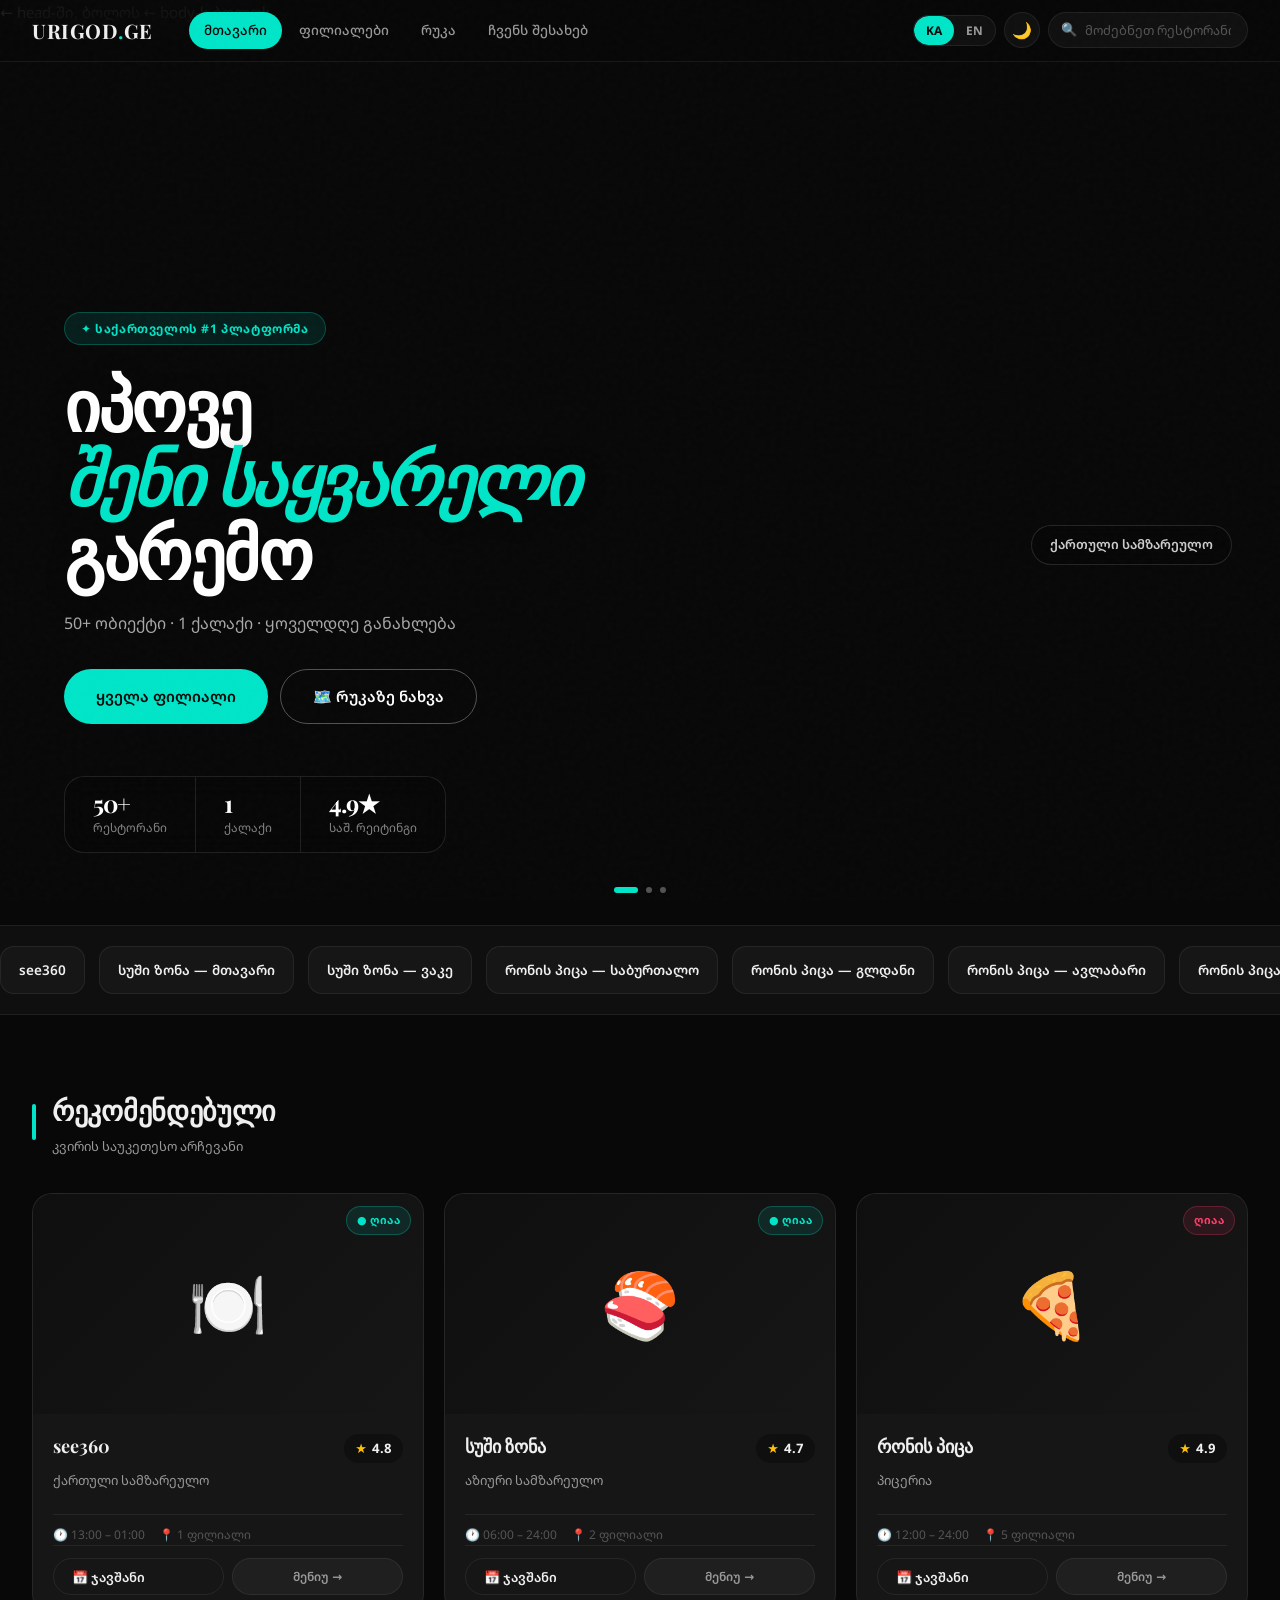
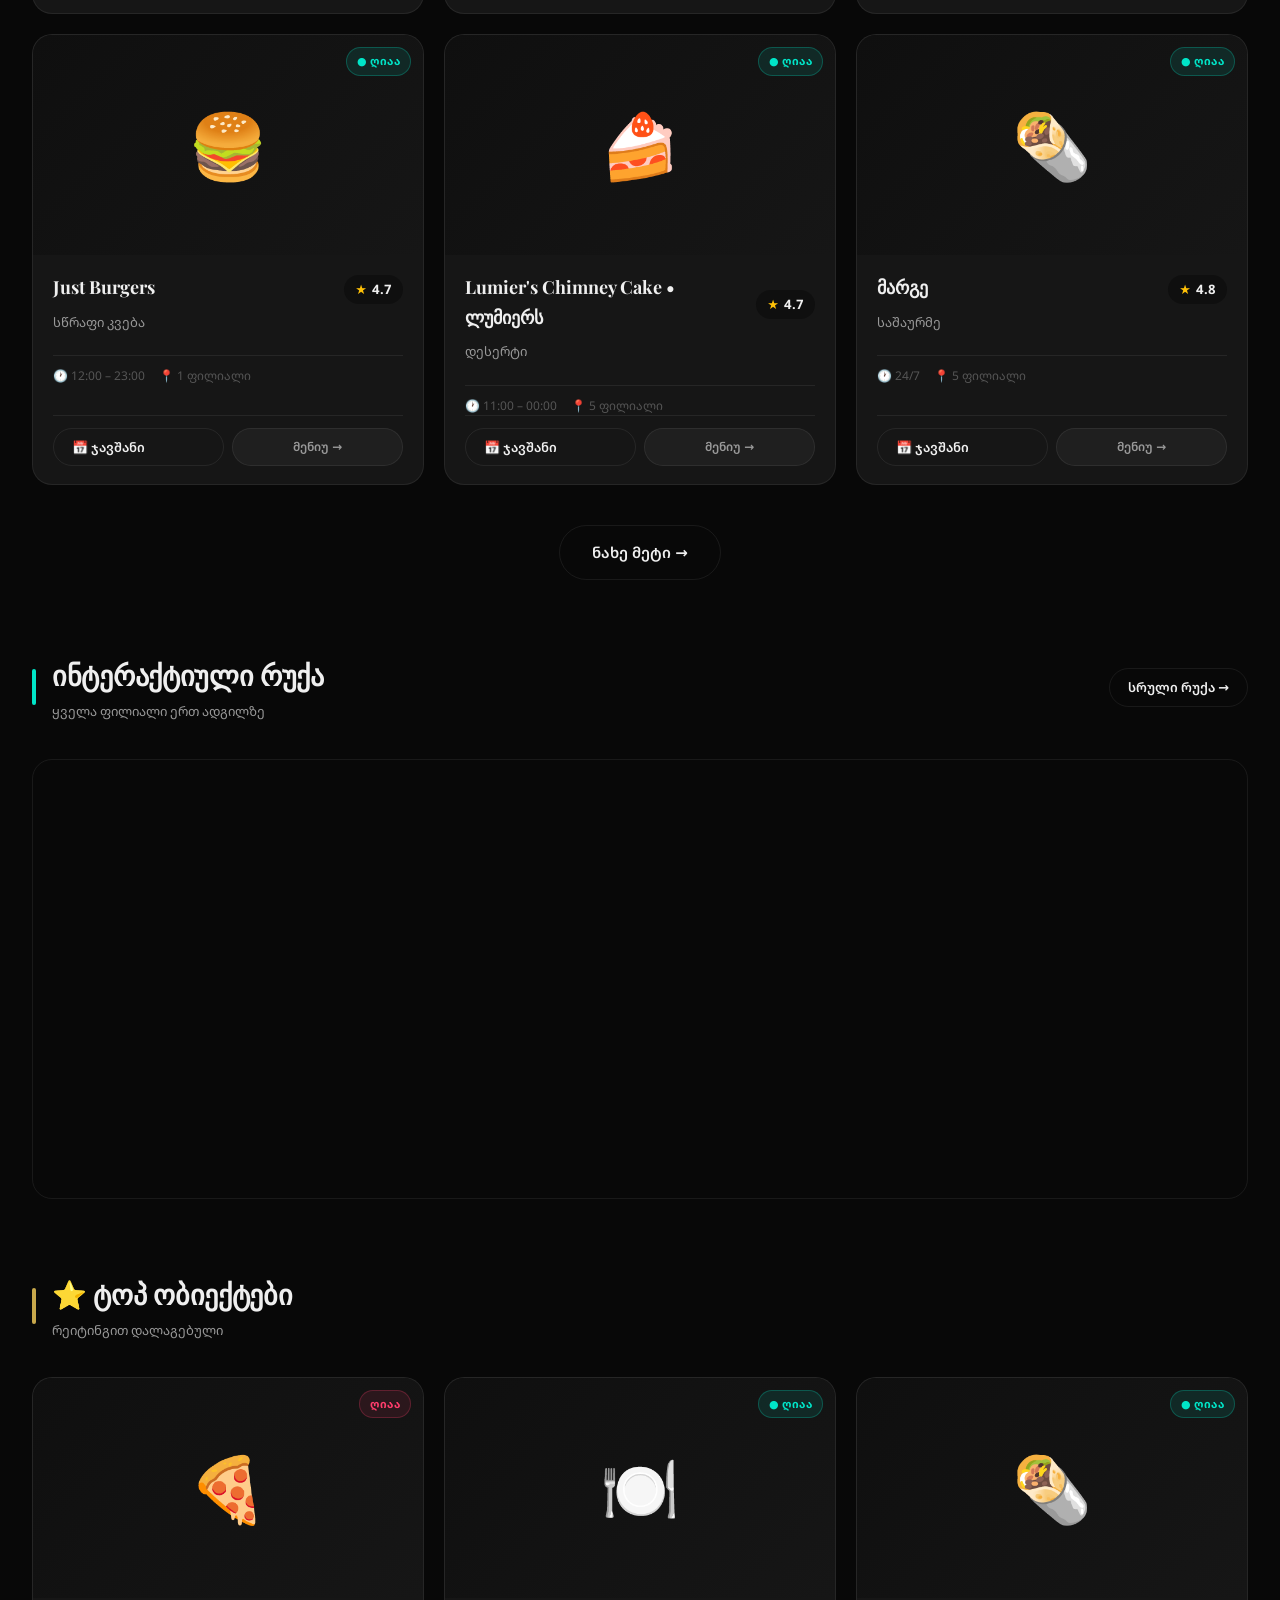
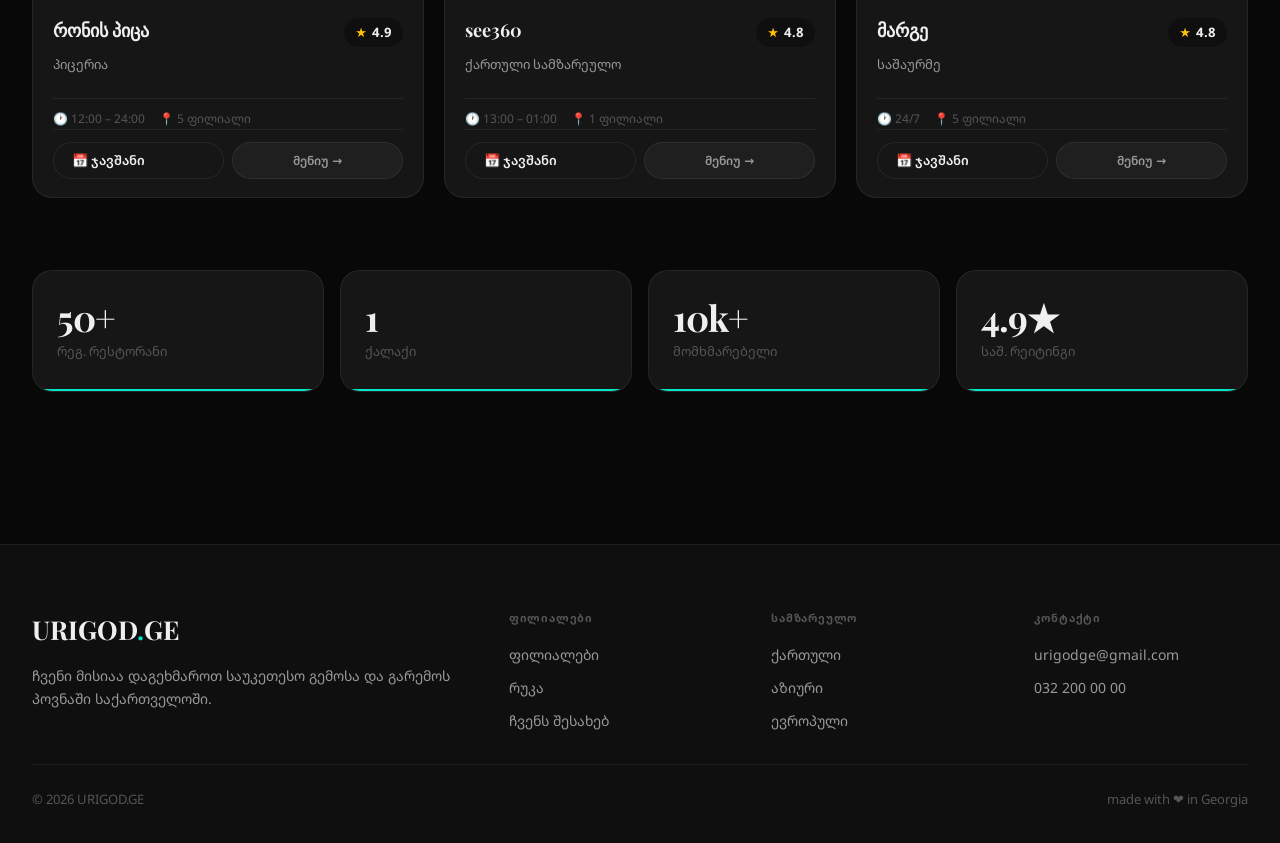
==== index.html @ 93a7aeee "Add files via upload" ====
<!DOCTYPE html>
<html lang="ka">
<head>
<script async src="https://www.googletagmanager.com/gtag/js?id=G-NT9PP1S534"></script>
<script>
  window.dataLayer = window.dataLayer || [];
  function gtag(){dataLayer.push(arguments);}
  gtag('js', new Date());

  gtag('config', 'G-NT9PP1S534');
</script>
<meta charset="UTF-8">
<meta name="viewport" content="width=device-width,initial-scale=1">
<title>URIGOD.GE — იპოვე შენი საყვარელი გარემო</title>
<link rel="stylesheet" href="css/style.css">
<link rel="stylesheet" href="css/index.css">
<link rel="stylesheet" href="css/responsive.css">
<link rel="stylesheet" href="https://unpkg.com/leaflet@1.9.4/dist/leaflet.css">
<link rel="stylesheet" href="css/mobile.css">   ← head-ში, ბოლოს
<script src="js/nav-mobile.js"></script>          ← body-ს ბოლოს

<script src="https://www.gstatic.com/firebasejs/10.7.1/firebase-app-compat.js"></script>
<script src="https://www.gstatic.com/firebasejs/10.7.1/firebase-auth-compat.js"></script>
</head>
<body>

<nav class="nav">
  <div class="nav-inner">
    <a href="index.html" class="nav-logo">URIGOD<em>.</em>GE</a>
    <div class="nav-links">
      <a href="index.html"   class="nav-link" data-i18n="nav_home">მთავარი</a>
      <a href="branches.html" class="nav-link" data-i18n="nav_branches">ფილიალები</a>
      <a href="map.html"     class="nav-link" data-i18n="nav_map">რუკა</a>
      <a href="about.html"   class="nav-link" data-i18n="nav_about">ჩვენს შესახებ</a>
    </div>
    <div class="nav-actions">
      <div class="lang-toggle">
        <button class="lang-btn lang-ka" onclick="setLang('ka')">KA</button>
        <button class="lang-btn lang-en" onclick="setLang('en')">EN</button>
      </div>
      <button class="theme-btn" onclick="toggleTheme()"><span class="theme-ico">🌙</span></button>
      <div class="nav-search">
        <span class="nav-search-ico">🔍</span>
        <input type="text" data-i18n="search_ph" placeholder="მოძებნეთ რესტორანი...">
      </div>
    </div>
  </div>
</nav>

<!-- ══ HERO ══════════════════════════════════════ -->
<section class="hero">
  <div class="hero-slides" id="heroSlides"><!-- JS --></div>

  <!-- prev/next -->
  <button class="hero-arrow hero-arrow-prev" onclick="heroStep(-1)">‹</button>
  <button class="hero-arrow hero-arrow-next" onclick="heroStep(1)">›</button>

  <!-- dots -->
  <div class="hero-dots" id="heroDots"><!-- JS --></div>

  <div class="hero-content">
    <div class="hero-inner">
      <div class="hero-eye" id="hero-eye">✦ საქართველოს #1 პლატფორმა</div>
      <h1 class="hero-h1" id="hero-h1">
        იპოვე<br><em>შენი საყვარელი</em><br>გარემო
      </h1>
      <p class="hero-p" id="hero-p">50+ ობიექტი · 1 ქალაქი · ყოველდღე განახლება</p>
      <div class="hero-btns">
        <a href="branches.html" class="btn btn-primary btn-lg" id="hero-btn1">ყველა ფილიალი</a>
        <a href="map.html"      class="btn btn-outline btn-lg" style="border-color:rgba(255,255,255,.3);color:#fff" id="hero-btn2">🗺️ რუქაზე ნახვა</a>
      </div>
      <div class="hero-stats-bar">
        <div class="hero-stat"><div class="hero-stat-v">50+</div><div class="hero-stat-l" id="hs1">რესტორანი</div></div>
        <div class="hero-stat"><div class="hero-stat-v">1</div><div class="hero-stat-l" id="hs2">ქალაქი</div></div>
        <div class="hero-stat"><div class="hero-stat-v">4.9★</div><div class="hero-stat-l" id="hs3">საშ. რეიტინგი</div></div>
      </div>
    </div>
  </div>
</section>

<!-- ══ MARQUEE ════════════════════════════════════ -->
<div class="marquee-sec">
  <div class="marquee-wrap">
    <div class="marquee-track" id="marqueeTrack"></div>
  </div>
</div>

<!-- ══ RECOMMENDED ═══════════════════════════════ -->
<section class="section">
  <div class="wrap">
    <div class="sec-head">
      <div class="sec-line"></div>
      <div>
        <div class="sec-title" id="rec-title">რეკომენდებული</div>
        <div class="sec-sub" id="rec-sub">კვირის საუკეთესო არჩევანი</div>
      </div>
    </div>
    <div class="grid-3" id="recGrid"></div>
    <div style="text-align:center;margin-top:40px">
      <a href="branches.html" class="btn btn-outline btn-lg" id="see-more">ნახე მეტი →</a>
    </div>
  </div>
</section>

<!-- ══ MAP PREVIEW ════════════════════════════════ -->
<section class="section" style="padding-top:0">
  <div class="wrap">
    <div class="sec-head">
      <div class="sec-line"></div>
      <div>
        <div class="sec-title" id="map-title">ინტერაქტიული რუქა</div>
        <div class="sec-sub" id="map-sub">ყველა ფილიალი ერთ ადგილზე</div>
      </div>
      <a href="map.html" class="btn btn-outline btn-sm" style="margin-left:auto" id="map-link">სრული რუქა →</a>
    </div>
    <div id="homeMap"></div>
  </div>
</section>

<!-- ══ TOP ════════════════════════════════════════ -->
<section class="section" style="padding-top:0">
  <div class="wrap">
    <div class="sec-head">
      <div class="sec-line" style="background:var(--gold)"></div>
      <div>
        <div class="sec-title" id="top-title">⭐ ტოპ ობიექტები</div>
        <div class="sec-sub" id="top-sub">რეიტინგით დალაგებული</div>
      </div>
    </div>
    <div class="grid-3" id="topGrid"></div>
  </div>
</section>

<!-- ══ STATS ══════════════════════════════════════ -->
<section class="section" style="padding-top:0">
  <div class="wrap">
    <div class="stats-row">
      <div class="stat-card anim-fade-up d1"><div class="stat-val">50+</div><div class="stat-lbl" id="sl1">რეგ. რესტორანი</div></div>
      <div class="stat-card anim-fade-up d2"><div class="stat-val">1</div><div class="stat-lbl"  id="sl2">ქალაქი</div></div>
      <div class="stat-card anim-fade-up d3"><div class="stat-val">10k+</div><div class="stat-lbl" id="sl3">მომხმარებელი</div></div>
      <div class="stat-card anim-fade-up d4"><div class="stat-val">4.9★</div><div class="stat-lbl" id="sl4">საშ. რეიტინგი</div></div>
    </div>
  </div>
</section>

<footer class="footer">
  <div class="footer-grid">
    <div>
      <div class="footer-logo">URIGOD<em>.</em>GE</div>
      <p class="footer-desc" id="f-desc">ჩვენი მისიაა დაგეხმაროთ საუკეთესო გემოსა და გარემოს პოვნაში საქართველოში — ყოველ ქალაქში, ყოველ სოფელში.</p>
    </div>
    <div>
      <div class="footer-col-ttl" data-i18n="nav_branches">ფილიალები</div>
      <div class="footer-links">
        <a href="branches.html" class="footer-lnk" data-i18n="nav_branches">ფილიალები</a>
        <a href="map.html"      class="footer-lnk" data-i18n="nav_map">რუკა</a>
        <a href="about.html"    class="footer-lnk" data-i18n="nav_about">ჩვენს შესახებ</a>
      </div>
    </div>
    <div>
      <div class="footer-col-ttl" id="f-cuisine">სამზარეულო</div>
      <div class="footer-links">
        <a href="branches.html?cuisine=georgian" class="footer-lnk" id="fl1">ქართული</a>
        <a href="branches.html?cuisine=asian"    class="footer-lnk" id="fl2">აზიური</a>
        <a href="branches.html?cuisine=european" class="footer-lnk" id="fl3">ევროპული</a>
      </div>
    </div>
    <div>
      <div class="footer-col-ttl" id="f-contact">კონტაქტი</div>
      <div class="footer-links">
        <a href="mailto:urigodge@gmail.com" class="footer-lnk">urigodge@gmail.com</a>
        <a href="tel:0322000000"        class="footer-lnk">032 200 00 00</a>
      </div>
    </div>
  </div>




  <div class="footer-bottom">
    <span>© 2026 URIGOD.GE</span>
    <span>made with ❤️ in Georgia</span>
  </div>
</footer>



<!-- <link rel="stylesheet" href="/css/chatbot.css">
<script src="/js/chatbot.js"></script> -->

<script src="https://unpkg.com/leaflet@1.9.4/dist/leaflet.js"></script>
<link rel="stylesheet" href="https://unpkg.com/leaflet.markercluster@1.5.3/dist/MarkerCluster.css">
<link rel="stylesheet" href="https://unpkg.com/leaflet.markercluster@1.5.3/dist/MarkerCluster.Default.css">
<script src="https://unpkg.com/leaflet.markercluster@1.5.3/dist/leaflet.markercluster.js"></script>
<script src="js/restaurants.js"></script>
<script src="js/map.js"></script>
<script src="js/main.js"></script>
<script>
// ── HERO SLIDER ───────────────────────────────────
let heroIdx = 0, heroTimer;

function buildSlider() {
  const wrap = document.getElementById('heroSlides');
  const dots = document.getElementById('heroDots');
  wrap.innerHTML = HERO_SLIDES.map((s, i) => {
    const hasPhoto = !!s.img;
    const bgStyle = hasPhoto
      ? `background-image:url('${s.img}');`
      : '';
    const label = tl(s.label);
    return `<div class="hero-slide${i===0?' active':''}">
      <div class="hero-slide-bg${hasPhoto?'':'  no-photo'}" style="${bgStyle}">
        ${!hasPhoto ? `<div class="slide-deco">${s.deco||'🍽️'}</div>` : ''}
      </div>
      <div class="slide-label">${label}</div>
    </div>`;
  }).join('');

  dots.innerHTML = HERO_SLIDES.map((_, i) =>
    `<div class="hero-dot${i===0?' active':''}" onclick="heroGo(${i})"></div>`
  ).join('');
}

function heroGo(idx) {
  const slides = document.querySelectorAll('.hero-slide');
  const dots   = document.querySelectorAll('.hero-dot');
  slides[heroIdx].classList.remove('active');
  dots[heroIdx].classList.remove('active');
  heroIdx = (idx + HERO_SLIDES.length) % HERO_SLIDES.length;
  slides[heroIdx].classList.add('active');
  dots[heroIdx].classList.add('active');
  resetTimer();
}
function heroStep(dir) { heroGo(heroIdx + dir); }
function resetTimer()  { clearInterval(heroTimer); heroTimer = setInterval(()=>heroGo(heroIdx+1), 5500); }
window.heroGo   = heroGo;
window.heroStep = heroStep;

// ── RESTAURANT CARD ───────────────────────────────
function resCard(r, animDelay = 0) {
  const badge = r.badge
    ? `<span class="badge badge-red">${tl(r.badge)}</span>`
    : `<span class="badge badge-open">${i18n('open')}</span>`;
  const brJSON = JSON.stringify(r.branches).replace(/"/g, '&quot;');
  const nameStr = JSON.stringify(r.name).replace(/"/g, '&quot;');
  return `
    <a href="restaurants/${r.slug}/index.html" class="res-card anim-fade-up"
      style="animation-delay:${animDelay}s">
      <div class="photo-wrap" style="aspect-ratio:16/9">
        ${r.cover
          ? `<img src="${r.cover}" alt="${tl(r.name)}" loading="lazy"
               onerror="this.style.display='none';this.nextElementSibling.style.display='flex'">
             <span class="emoji-fallback" style="display:none">${r.emoji}</span>`
          : `<span class="emoji-fallback">${r.emoji}</span>`
        }
        ${badge}
      </div>
      <div class="res-card-body">
        <div class="res-row" style="margin-bottom:5px">
          <div class="res-name">${tl(r.name)}</div>
          <div class="res-rating"><span class="star">★</span>${r.rating}</div>
        </div>
        <div class="res-cuisine">${tl(r.cuisine)}</div>
        <div class="res-meta">
          <span>🕐 ${r.hours}</span>
          <span>📍 ${r.branches.length} ${i18n('branch_lbl')}</span>
        </div>
        <div class="res-footer">
          <button class="btn btn-outline btn-sm" style="flex:1"
            onclick="event.preventDefault();openBooking(JSON.parse('${nameStr}'),'${r.email}',${brJSON})">
            📅 ${i18n('book_btn')}
          </button>
          <span class="btn btn-ghost btn-sm" style="flex:1;justify-content:center;font-size:12px">
            ${i18n('menu_btn')} →
          </span>
        </div>
      </div>
    </a>`;
}

// ── MARQUEE ───────────────────────────────────────
function buildMarquee() {
  const pills = RESTAURANTS.flatMap(r => r.branches.map(b => {
    const img = r.cover
      ? `<img src="${r.cover}" loading="lazy" onerror="this.style.display='none'">`
      : `<span class="m-pill-emoji">${r.emoji}</span>`;
    return `<div class="m-pill">${img}<span>${tl(b.name)}</span></div>`;
  }));
  const track = document.getElementById('marqueeTrack');
  track.innerHTML = [...pills, ...pills].join('');
}

// ── I18N TEXTS ────────────────────────────────────
const TEXTS = {
  ka:{ eye:"საქართველოს #1 პლატფორმა", em:"შენი საყვარელი", h1a:"იპოვე", env:"გარემო",
       p:"50+ ობიექტი · 1 ქალაქი · ყოველდღე განახლება",
       btn1:"ყველა ფილიალი", btn2:"🗺️ რუკაზე ნახვა",
       hs1:"რესტორანი", hs2:"ქალაქი", hs3:"საშ. რეიტინგი",
       rec:"რეკომენდებული", recsub:"კვირის საუკეთესო არჩევანი",
       mapT:"ინტერაქტიული რუქა", mapS:"ყველა ფილიალი ერთ ადგილზე",
       mapLnk:"სრული რუქა →", top:"⭐ ტოპ ობიექტები", topS:"რეიტინგით დალაგებული",
       seeMore:"ნახე მეტი →",
       sl1:"რეგ. რესტორანი", sl2:"ქალაქი", sl3:"მომხმარებელი", sl4:"საშ. რეიტინგი",
       fDesc:"ჩვენი მისიაა დაგეხმაროთ საუკეთესო გემოსა და გარემოს პოვნაში საქართველოში.",
       fCuisine:"სამზარეულო", fContact:"კონტაქტი",
       fl1:"ქართული", fl2:"აზიური", fl3:"ევროპული" },
  en:{ eye:"Georgia's #1 Platform", em:"your favourite", h1a:"Find", env:"place",
       p:"50+ venues · 1 city · Updated daily",
       btn1:"All Branches", btn2:"🗺️ View on Map",
       hs1:"Restaurants", hs2:"Cities", hs3:"Avg. Rating",
       rec:"Recommended", recsub:"Best picks this week",
       mapT:"Interactive Map", mapS:"All branches in one place",
       mapLnk:"Full map →", top:"⭐ Top Venues", topS:"Sorted by rating",
       seeMore:"See more →",
       sl1:"Restaurants", sl2:"Cities", sl3:"Users", sl4:"Avg. Rating",
       fDesc:"Our mission is to help you find the best food and atmosphere in Georgia.",
       fCuisine:"Cuisine", fContact:"Contact",
       fl1:"Georgian", fl2:"Asian", fl3:"European" }
};

function applyTexts() {
  const tx = TEXTS[LANG] || TEXTS.ka;
  document.getElementById('hero-eye').textContent = `✦ ${tx.eye}`;
  document.getElementById('hero-h1').innerHTML =
    `${tx.h1a}<br><em style="color:var(--cyan);font-style:italic">${tx.em}</em><br>${tx.env}`;
  document.getElementById('hero-p').textContent    = tx.p;
  document.getElementById('hero-btn1').textContent = tx.btn1;
  document.getElementById('hero-btn2').innerHTML   = tx.btn2;
  document.getElementById('hs1').textContent  = tx.hs1;
  document.getElementById('hs2').textContent  = tx.hs2;
  document.getElementById('hs3').textContent  = tx.hs3;
  document.getElementById('rec-title').textContent = tx.rec;
  document.getElementById('rec-sub').textContent   = tx.recsub;
  document.getElementById('map-title').textContent = tx.mapT;
  document.getElementById('map-sub').textContent   = tx.mapS;
  document.getElementById('map-link').textContent  = tx.mapLnk;
  document.getElementById('top-title').textContent = tx.top;
  document.getElementById('top-sub').textContent   = tx.topS;
  document.getElementById('see-more').textContent  = tx.seeMore;
  document.getElementById('sl1').textContent = tx.sl1;
  document.getElementById('sl2').textContent = tx.sl2;
  document.getElementById('sl3').textContent = tx.sl3;
  document.getElementById('sl4').textContent = tx.sl4;
  document.getElementById('f-desc').textContent    = tx.fDesc;
  document.getElementById('f-cuisine').textContent = tx.fCuisine;
  document.getElementById('f-contact').textContent = tx.fContact;
  document.getElementById('fl1').textContent = tx.fl1;
  document.getElementById('fl2').textContent = tx.fl2;
  document.getElementById('fl3').textContent = tx.fl3;





  // Slide labels
  document.querySelectorAll('.slide-label').forEach((el, i) => {
    if (HERO_SLIDES[i]) el.textContent = tl(HERO_SLIDES[i].label);
  });
}

function renderGrids() {
  document.getElementById('recGrid').innerHTML =
    RESTAURANTS.filter(r => r.featured).slice(0, 6).map((r,i) => resCard(r, i*0.08)).join('');
    
  document.getElementById('topGrid').innerHTML =
    [...RESTAURANTS].sort((a,b)=>b.rating-a.rating).slice(0,3).map((r,i) => resCard(r, i*0.08)).join('');
}



window.rerender = () => { applyTexts(); buildMarquee(); renderGrids(); };

document.addEventListener('DOMContentLoaded', () => {
  buildSlider();
  buildMarquee();
  applyTexts();
  renderGrids();
  resetTimer();

  UrigodMap.init('homeMap', {
    center:[41.710,44.790], zoom:12, restaurants:RESTAURANTS
  });
});
</script>
</body>
</html>
---- css/style.css ----
@import url('https://fonts.googleapis.com/css2?family=Playfair+Display:ital,wght@0,400;0,700;0,900;1,400;1,700&family=Noto+Sans+Georgian:wght@300;400;500;600;700&display=swap');

/* ── DARK (default) ─────────────────────────────── */
:root {
  --bg:    #080808; --bg2:#0f0f0f; --bg3:#161616; --bg4:#1e1e1e;
  --glass: rgba(255,255,255,.04); --glass2:rgba(255,255,255,.07);

  --cyan:      #00e5c8; --cyan-dim:rgba(0,229,200,.10); --cyan-glow:rgba(0,229,200,.22);
  --red:       #ff3d6b; --red-dim: rgba(255,61,107,.10);
  --gold:      #c8a84b; --gold-dim:rgba(200,168,75,.12);

  --t1:#efefef; --t2:#999; --t3:#555;
  --bdr:rgba(255,255,255,.07); --bdr2:rgba(255,255,255,.12); --bdr-cyan:rgba(0,229,200,.25);

  --shadow:0 20px 60px rgba(0,0,0,.55);
  --hover-bdr:rgba(255,255,255,.14);

  --nav-h:62px;
  --font-serif:'Playfair Display',Georgia,serif;
  --font-sans:'Noto Sans Georgian',system-ui,sans-serif;
}

/* ── LIGHT ───────────────────────────────────────── */
body.light {
  --bg:#f5f4f0; --bg2:#edecea; --bg3:#ffffff; --bg4:#e5e4e0;
  --glass:rgba(0,0,0,.03); --glass2:rgba(0,0,0,.06);
  --cyan:#009e8c; --cyan-dim:rgba(0,158,140,.10); --cyan-glow:rgba(0,158,140,.20);
  --red:#d4294f;  --red-dim:rgba(212,41,79,.10);
  --gold:#9a7530; --gold-dim:rgba(154,117,48,.12);
  --t1:#111; --t2:#555; --t3:#aaa;
  --bdr:rgba(0,0,0,.08); --bdr2:rgba(0,0,0,.14); --bdr-cyan:rgba(0,158,140,.25);
  --shadow:0 12px 40px rgba(0,0,0,.12);
  --hover-bdr:rgba(0,0,0,.18);
}

/* ── RESET ───────────────────────────────────────── */
*,*::before,*::after{box-sizing:border-box;margin:0;padding:0}
html{scroll-behavior:smooth}
body{background:var(--bg);color:var(--t1);font-family:var(--font-sans);font-size:15px;line-height:1.65;min-height:100vh;overflow-x:hidden;transition:background .35s,color .35s}
a{color:inherit;text-decoration:none}
img{max-width:100%;display:block}
button{cursor:pointer;border:none;background:none;font-family:inherit;color:inherit}
input,select,textarea{font-family:inherit;color:inherit}
::-webkit-scrollbar{width:5px}
::-webkit-scrollbar-track{background:var(--bg2)}
::-webkit-scrollbar-thumb{background:var(--cyan);border-radius:3px}

/* Grain overlay */
body::after{content:'';position:fixed;inset:0;background-image:url("data:image/svg+xml,%3Csvg viewBox='0 0 200 200' xmlns='http://www.w3.org/2000/svg'%3E%3Cfilter id='n'%3E%3CfeTurbulence type='fractalNoise' baseFrequency='.85' numOctaves='4' stitchTiles='stitch'/%3E%3C/filter%3E%3Crect width='100%25' height='100%25' filter='url(%23n)' opacity='.04'/%3E%3C/svg%3E");pointer-events:none;z-index:9998;opacity:.45}

/* ── NAV ─────────────────────────────────────────── */
.nav{
  position:fixed;top:0;left:0;right:0;height:var(--nav-h);z-index:900;
  background:rgba(8,8,8,.85);backdrop-filter:blur(24px);
  border-bottom:1px solid var(--bdr);
  display:flex;align-items:center;padding:0 32px;
  transition:background .35s,border-color .35s;
}
body.light .nav{background:rgba(245,244,240,.9)}
.nav-inner{display:flex;align-items:center;gap:8px;width:100%;max-width:1440px;margin:0 auto}
.nav-logo{font-family:var(--font-serif);font-size:20px;font-weight:700;letter-spacing:.5px;color:var(--t1);margin-right:28px;flex-shrink:0}
.nav-logo em{color:var(--cyan);font-style:normal}
.nav-links{display:flex;align-items:center;gap:2px;flex:1}
.nav-link{padding:7px 15px;border-radius:100px;font-size:13.5px;font-weight:500;color:var(--t2);transition:.25s}
.nav-link:hover{color:var(--t1);background:var(--glass2)}
.nav-link.active{color:var(--bg);background:var(--cyan)}
.nav-actions{display:flex;align-items:center;gap:8px;margin-left:auto}

.lang-toggle{display:flex;align-items:center;background:var(--glass);border:1px solid var(--bdr);border-radius:100px;overflow:hidden}
.lang-btn{padding:6px 12px;font-size:12px;font-weight:700;color:var(--t2);cursor:pointer;transition:.2s;border-radius:100px}
.lang-btn.active{background:var(--cyan);color:var(--bg)}
.lang-btn:hover:not(.active){color:var(--t1)}

.theme-btn{width:36px;height:36px;border-radius:50%;background:var(--glass);border:1px solid var(--bdr);display:flex;align-items:center;justify-content:center;font-size:16px;transition:.25s;cursor:pointer}
.theme-btn:hover{border-color:var(--bdr-cyan)}

.nav-search{position:relative}
.nav-search-ico{position:absolute;left:13px;top:50%;transform:translateY(-50%);color:var(--t3);font-size:13px;pointer-events:none}
.nav-search input{background:var(--glass);border:1px solid var(--bdr);border-radius:100px;padding:8px 16px 8px 36px;font-size:13px;width:200px;outline:none;transition:.25s}
.nav-search input:focus{border-color:var(--bdr-cyan);width:250px;box-shadow:0 0 0 3px var(--cyan-dim)}
.nav-search input::placeholder{color:var(--t3)}

/* ── BUTTONS ─────────────────────────────────────── */
.btn{display:inline-flex;align-items:center;gap:8px;padding:11px 24px;border-radius:100px;font-size:14px;font-weight:600;transition:.25s;cursor:pointer;border:none;white-space:nowrap}
.btn-primary{background:var(--cyan);color:#080808}
.btn-primary:hover{filter:brightness(1.1);transform:translateY(-1px);box-shadow:0 8px 24px var(--cyan-glow)}
.btn-outline{background:transparent;color:var(--t1);border:1px solid var(--bdr)}
.btn-outline:hover{border-color:var(--bdr-cyan);color:var(--cyan);background:var(--cyan-dim)}
.btn-red{background:var(--red);color:#fff}
.btn-red:hover{filter:brightness(1.1);transform:translateY(-1px);box-shadow:0 8px 20px var(--red-dim)}
.btn-ghost{background:var(--glass);color:var(--t2);border:1px solid var(--bdr)}
.btn-ghost:hover{background:var(--glass2);color:var(--t1)}
.btn-sm{padding:8px 18px;font-size:13px}
.btn-lg{padding:14px 32px;font-size:15px}

/* ── LAYOUT ──────────────────────────────────────── */
.wrap{max-width:1440px;margin:0 auto;padding:0 32px}
.pt-nav{padding-top:calc(var(--nav-h)+48px)}
.section{padding:72px 0}

.sec-head{display:flex;align-items:center;gap:16px;margin-bottom:36px}
.sec-line{width:4px;height:36px;background:var(--cyan);border-radius:2px;flex-shrink:0}
.sec-title{font-family:var(--font-serif);font-size:28px;font-weight:700;letter-spacing:-.3px}
.sec-sub{font-size:13px;color:var(--t2);margin-top:3px}

/* ── PHOTO / EMOJI FALLBACK ──────────────────────── */
.photo-wrap{
  position:relative;overflow:hidden;
  background:var(--bg2);
  display:flex;align-items:center;justify-content:center;
}
.photo-wrap img{width:100%;height:100%;object-fit:cover;display:block;transition:.55s}
.emoji-fallback{
  font-size:64px;line-height:1;
  display:flex;align-items:center;justify-content:center;
  width:100%;height:100%;
  background:linear-gradient(135deg,var(--bg2),var(--bg3));
}

/* ── RESTAURANT CARD ─────────────────────────────── */
.res-card{
  background:var(--bg3);border:1px solid var(--bdr);
  border-radius:20px;overflow:hidden;
  display:block;text-decoration:none;
  transition:.3s;
}
.res-card:hover{border-color:var(--hover-bdr);transform:translateY(-6px);box-shadow:var(--shadow)}
.res-card .photo-wrap{aspect-ratio:16/9}
.res-card:hover .photo-wrap img{transform:scale(1.06)}
.res-card-body{padding:18px 20px}
.res-name{font-family:var(--font-serif);font-size:18px;font-weight:700;margin-bottom:4px}
.res-cuisine{font-size:13px;color:var(--t2);margin-bottom:12px}
.res-row{display:flex;align-items:center;justify-content:space-between;gap:8px}
.res-rating{display:flex;align-items:center;gap:5px;background:var(--bg2);padding:4px 11px;border-radius:100px;font-size:13px;font-weight:700;flex-shrink:0}
.star{color:#ffc107}
.res-meta{display:flex;gap:14px;font-size:12px;color:var(--t3);margin-top:10px;padding-top:10px;border-top:1px solid var(--bdr)}
.res-footer{display:flex;gap:8px;margin-top:12px;padding-top:12px;border-top:1px solid var(--bdr)}

/* Badge */
.badge{position:absolute;top:12px;right:12px;padding:4px 10px;border-radius:100px;font-size:11px;font-weight:700;letter-spacing:.4px;text-transform:uppercase}
.badge-open  {background:var(--cyan-dim);color:var(--cyan); border:1px solid var(--bdr-cyan)}
.badge-closed{background:var(--red-dim); color:var(--red);  border:1px solid rgba(255,61,107,.25)}
.badge-red   {background:var(--red-dim); color:var(--red);  border:1px solid rgba(255,61,107,.25)}
.badge-gold  {background:var(--gold-dim);color:var(--gold); border:1px solid rgba(200,168,75,.25)}

/* ── TAG / FILTER ────────────────────────────────── */
.tag{display:inline-flex;align-items:center;gap:6px;padding:6px 14px;border-radius:100px;font-size:13px;font-weight:500;background:var(--glass);border:1px solid var(--bdr);color:var(--t2);transition:.25s;cursor:pointer}
.tag:hover,.tag.active{background:var(--cyan-dim);border-color:var(--bdr-cyan);color:var(--cyan)}

/* ── STATS ───────────────────────────────────────── */
.stats-row{display:grid;grid-template-columns:repeat(4,1fr);gap:16px}
.stat-card{background:var(--bg3);border:1px solid var(--bdr);border-radius:20px;padding:28px 24px;position:relative;overflow:hidden}
.stat-card::after{content:'';position:absolute;bottom:0;left:0;right:0;height:2px;background:var(--cyan)}
.stat-val{font-family:var(--font-serif);font-size:36px;font-weight:700;letter-spacing:-1px;line-height:1;margin-bottom:6px}
.stat-lbl{font-size:13px;color:var(--t3)}

/* ── MARQUEE ─────────────────────────────────────── */
.marquee-wrap{overflow:hidden;width:100%}
.marquee-track{display:flex;gap:14px;animation:marquee 32s linear infinite;width:max-content}
.marquee-track:hover{animation-play-state:paused}
@keyframes marquee{from{transform:translateX(0)}to{transform:translateX(-50%)}}
.m-pill{
  height:48px;padding:0 18px;
  background:var(--bg3);border:1px solid var(--bdr);
  border-radius:14px;display:flex;align-items:center;gap:10px;
  white-space:nowrap;font-size:13.5px;font-weight:600;flex-shrink:0;
}
.m-pill img{width:28px;height:28px;border-radius:6px;object-fit:cover;flex-shrink:0}
.m-pill .m-pill-emoji{font-size:22px}

/* ── MODAL ───────────────────────────────────────── */
.modal-overlay{position:fixed;inset:0;background:rgba(0,0,0,.78);backdrop-filter:blur(14px);z-index:9000;display:flex;align-items:center;justify-content:center;padding:20px;opacity:0;pointer-events:none;transition:opacity .28s}
.modal-overlay.open{opacity:1;pointer-events:all}
.modal{background:var(--bg3);border:1px solid rgba(255,255,255,.08);border-radius:28px;width:100%;max-width:520px;max-height:92vh;overflow-y:auto;transform:translateY(24px) scale(.97);transition:transform .28s;scrollbar-width:thin}
body.light .modal{border-color:var(--bdr)}
.modal-overlay.open .modal{transform:translateY(0) scale(1)}
.modal-head{padding:26px 28px 20px;border-bottom:1px solid var(--bdr);display:flex;align-items:flex-start;justify-content:space-between;gap:12px}
.modal-title{font-family:var(--font-serif);font-size:22px;font-weight:700}
.modal-sub{font-size:13px;color:var(--t2);margin-top:3px}
.modal-x{width:32px;height:32px;border-radius:50%;display:flex;align-items:center;justify-content:center;background:var(--glass);border:1px solid var(--bdr);color:var(--t2);font-size:16px;cursor:pointer;flex-shrink:0;transition:.2s}
.modal-x:hover{color:var(--t1);border-color:var(--bdr-cyan)}
.modal-body{padding:24px 28px}
.modal-foot{padding:0 28px 26px;display:flex;gap:10px}

/* ── FORMS ───────────────────────────────────────── */
.form-group{margin-bottom:18px}
.form-label{display:block;font-size:11px;font-weight:700;text-transform:uppercase;letter-spacing:.7px;color:var(--t3);margin-bottom:8px}
.form-input,.form-select,.form-textarea{width:100%;background:var(--bg2);border:1px solid var(--bdr);border-radius:14px;padding:12px 16px;font-size:14px;outline:none;transition:.25s}
.form-input:focus,.form-select:focus,.form-textarea:focus{border-color:var(--bdr-cyan);box-shadow:0 0 0 3px var(--cyan-dim)}
.form-input::placeholder,.form-textarea::placeholder{color:var(--t3)}
.form-select{appearance:none;cursor:pointer}
.form-textarea{resize:vertical;min-height:88px}
.form-row{display:grid;grid-template-columns:1fr 1fr;gap:14px}

.slider{-webkit-appearance:none;appearance:none;width:100%;height:4px;background:var(--bdr);border-radius:2px;outline:none;margin:8px 0;accent-color:var(--cyan)}
.slider::-webkit-slider-thumb{-webkit-appearance:none;width:18px;height:18px;border-radius:50%;background:var(--cyan);cursor:pointer;box-shadow:0 0 8px var(--cyan-glow)}
.cb-label{display:flex;align-items:center;gap:10px;font-size:14px;color:var(--t2);cursor:pointer;transition:.2s}
.cb-label:hover{color:var(--t1)}
.cb-label input[type=checkbox]{width:15px;height:15px;accent-color:var(--cyan)}

/* ── TOAST ───────────────────────────────────────── */
.toast{position:fixed;bottom:28px;right:28px;z-index:9999;background:var(--bg3);border:1px solid var(--bdr);border-radius:14px;padding:14px 20px;display:flex;align-items:center;gap:12px;min-width:260px;box-shadow:var(--shadow);transform:translateY(80px);opacity:0;transition:.3s;pointer-events:none}
.toast.show{transform:translateY(0);opacity:1;pointer-events:all}
.toast.ok {border-color:var(--bdr-cyan)}
.toast.err{border-color:rgba(255,61,107,.4)}
.t-msg{font-size:14px;font-weight:500}

/* ── MAP ─────────────────────────────────────────── */
.leaflet-container{background:var(--bg2) !important}
.leaflet-tile{filter:brightness(.6) saturate(.25) contrast(1.1) !important}
body.light .leaflet-tile{filter:brightness(1) saturate(.65) contrast(.92) sepia(.08) !important}
.leaflet-control-zoom a{background:var(--bg3) !important;color:var(--t1) !important;border-color:var(--bdr) !important}
.leaflet-popup-content-wrapper{background:var(--bg3) !important;border:1px solid var(--bdr2) !important;border-radius:16px !important;color:var(--t1) !important;box-shadow:var(--shadow) !important}
.leaflet-popup-tip{background:var(--bg3) !important}
.leaflet-popup-content{margin:18px 20px !important}

/* ── FILTER PANEL ────────────────────────────────── */
.filter-panel{background:var(--bg3);border:1px solid var(--bdr);border-radius:20px;padding:28px;position:sticky;top:calc(var(--nav-h)+24px)}
.filter-ttl{font-size:15px;font-weight:700;display:flex;align-items:center;gap:8px;margin-bottom:24px;padding-bottom:16px;border-bottom:1px solid var(--bdr)}
.filter-grp{margin-bottom:24px}
.filter-grp-lbl{font-size:11px;font-weight:700;letter-spacing:.8px;text-transform:uppercase;color:var(--t3);margin-bottom:10px}
.filter-tags{display:flex;flex-wrap:wrap;gap:6px}

/* ── FOOTER ──────────────────────────────────────── */
.footer{background:var(--bg2);border-top:1px solid var(--bdr);padding:64px 32px 32px;margin-top:80px}
.footer-grid{display:grid;grid-template-columns:2fr 1fr 1fr 1fr;gap:48px;max-width:1440px;margin:0 auto}
.footer-logo{font-family:var(--font-serif);font-size:26px;font-weight:700;margin-bottom:12px}
.footer-logo em{color:var(--cyan);font-style:normal}
.footer-desc{font-size:14px;color:var(--t2);line-height:1.7;margin-bottom:20px}
.footer-col-ttl{font-size:11px;font-weight:700;letter-spacing:.8px;text-transform:uppercase;color:var(--t3);margin-bottom:16px}
.footer-links{display:flex;flex-direction:column;gap:10px}
.footer-lnk{font-size:14px;color:var(--t2);transition:.2s}
.footer-lnk:hover{color:var(--cyan)}
.footer-bottom{max-width:1440px;margin:32px auto 0;padding-top:24px;border-top:1px solid var(--bdr);display:flex;align-items:center;justify-content:space-between;font-size:13px;color:var(--t3)}

/* ── ANIMATIONS ──────────────────────────────────── */
@keyframes fadeUp  {from{opacity:0;transform:translateY(28px)}to{opacity:1;transform:translateY(0)}}
@keyframes fadeIn  {from{opacity:0}to{opacity:1}}
@keyframes scaleIn {from{opacity:0;transform:scale(.92)}to{opacity:1;transform:scale(1)}}
@keyframes slowspin{to{transform:rotate(360deg)}}
@keyframes float{0%,100%{transform:translateY(0)}50%{transform:translateY(-10px)}}
@keyframes kenburns{from{transform:scale(1)}to{transform:scale(1.08)}}

.anim-fade-up {animation:fadeUp  .6s ease both}
.anim-fade-in {animation:fadeIn  .5s ease both}
.anim-scale-in{animation:scaleIn .5s ease both}
.d1{animation-delay:.1s}.d2{animation-delay:.2s}.d3{animation-delay:.3s}
.d4{animation-delay:.4s}.d5{animation-delay:.5s}.d6{animation-delay:.6s}

/* ── GRID UTILS ──────────────────────────────────── */
.grid-2{display:grid;grid-template-columns:repeat(2,1fr);gap:20px}
.grid-3{display:grid;grid-template-columns:repeat(3,1fr);gap:20px}
.grid-4{display:grid;grid-template-columns:repeat(4,1fr);gap:20px}
.flex-c {display:flex;align-items:center}
.flex-cb{display:flex;align-items:center;justify-content:space-between}
.g-8{gap:8px}.g-12{gap:12px}.g-16{gap:16px}.g-24{gap:24px}

/* ── RESPONSIVE ──────────────────────────────────── */
@media(max-width:1100px){.stats-row{grid-template-columns:repeat(2,1fr)}.grid-4{grid-template-columns:repeat(2,1fr)}.footer-grid{grid-template-columns:1fr 1fr;gap:32px}}
@media(max-width:768px){.nav-links{display:none}.wrap{padding:0 20px}.grid-3,.grid-2{grid-template-columns:repeat(2,1fr)}.footer-grid{grid-template-columns:1fr}.form-row{grid-template-columns:1fr}}
@media(max-width:520px){.grid-3,.grid-2{grid-template-columns:1fr}.stats-row{grid-template-columns:repeat(2,1fr)}}



/* ══ CHATBOT ═════════════════════════════════════ */
.chatbot-toggle-btn {
  position: fixed; bottom: 28px; right: 28px; z-index: 9000;
  background: var(--cyan); color: #080808;
  border: none; border-radius: 100px; padding: 14px 24px;
  font-weight: 700; font-size: 15px; cursor: pointer;
  box-shadow: 0 8px 24px var(--cyan-glow); transition: .3s;
}
.chatbot-toggle-btn:hover { transform: translateY(-3px); }

.chatbot-window {
  position: fixed; bottom: 90px; right: 28px; z-index: 9000;
  width: 360px; background: var(--bg3); border: 1px solid var(--bdr);
  border-radius: 20px; overflow: hidden; box-shadow: var(--shadow);
  display: flex; flex-direction: column; opacity: 0; pointer-events: none;
  transform: translateY(20px); transition: .3s ease;
}
.chatbot-window.open { opacity: 1; pointer-events: all; transform: translateY(0); }

.chat-header {
  background: var(--bg2); padding: 14px 20px; border-bottom: 1px solid var(--bdr);
  display: flex; justify-content: space-between; align-items: center;
  font-weight: 700; font-size: 14px; color: var(--t1);
}
.chat-close-btn { color: var(--t2); font-size: 16px; transition: .2s; }
.chat-close-btn:hover { color: var(--red); }

.chat-messages {
  height: 340px; overflow-y: auto; padding: 16px;
  display: flex; flex-direction: column; gap: 12px;
}
.bot-msg, .user-msg {
  max-width: 90%; padding: 12px 16px; border-radius: 14px; font-size: 13px; line-height: 1.6; white-space: pre-line;
}
.bot-msg { background: var(--bg2); align-self: flex-start; border-bottom-left-radius: 4px; color: var(--t1); border: 1px solid var(--bdr); }
.user-msg { background: var(--cyan-dim); color: var(--cyan); align-self: flex-end; border-bottom-right-radius: 4px; border: 1px solid var(--bdr-cyan); }
.chat-input-area { padding: 14px; border-top: 1px solid var(--bdr); background: var(--bg3); }








/* ── MODALS (Auth & Booking) ────────────────────── */
.modal-overlay {
  position: fixed;
  top: 0; left: 0; width: 100%; height: 100%;
  background: rgba(0, 0, 0, 0.75);
  backdrop-filter: blur(5px);
  display: flex;
  align-items: center;
  justify-content: center;
  z-index: 9999;
  opacity: 0;
  visibility: hidden;
  transition: all 0.3s ease;
}

.modal-overlay.open {
  opacity: 1;
  visibility: visible;
}

.modal {
  background: var(--bg-color, #1a1a24); /* შენი საიტის ფონის ფერი */
  color: var(--text-color, #ffffff);
  width: 90%;
  max-width: 420px;
  border-radius: 16px;
  padding: 24px;
  transform: translateY(30px);
  transition: all 0.3s ease;
  box-shadow: 0 10px 40px rgba(0, 0, 0, 0.5);
  border: 1px solid rgba(255, 255, 255, 0.1);
}

.modal-overlay.open .modal {
  transform: translateY(0);
}

.modal-head {
  display: flex;
  justify-content: space-between;
  align-items: flex-start;
  margin-bottom: 20px;
}

.modal-title {
  font-size: 1.4rem;
  font-weight: 700;
}

.modal-x {
  background: transparent;
  border: none;
  color: #888888;
  font-size: 1.5rem;
  cursor: pointer;
  transition: 0.2s;
}
.modal-x:hover { color: #ff4757; }

/* ── FORM ELEMENTS ──────────────────────────────── */
.form-group {
  margin-bottom: 16px;
}

.form-label {
  display: block;
  margin-bottom: 6px;
  font-size: 0.85rem;
  color: #aaaaaa;
  font-weight: 500;
}

.form-input {
  width: 100%;
  padding: 12px 14px;
  border-radius: 8px;
  border: 1px solid rgba(255, 255, 255, 0.15);
  background: rgba(0, 0, 0, 0.2);
  color: #ffffff;
  font-size: 1rem;
  font-family: inherit;
  outline: none;
  transition: border-color 0.2s;
}

.form-input:focus {
  border-color: #f39c12; /* გასტრო საიტის აქცენტის ფერი (მაგ: ნარინჯისფერი) */
}







/* ბარათის კონტეინერი */
.item-card {
    display: flex;
    flex-direction: column;
    height: 100%; /* რომ ყველა ბარათი ერთი სიმაღლის იყოს */
}

/* ტექსტური ნაწილი */
.item-body {
    display: flex;
    flex-direction: column;
    flex-grow: 1; /* ეს აიძულებს ბოდის, რომ მთელი დარჩენილი ადგილი შეავსოს */
    padding: 15px;
}

/* აღწერა */
.item-desc {
    flex-grow: 1; /* ეს არის მთავარი "ხრიკი": აღწერა დაიკავებს მაქსიმალურ ადგილს 
                    და ქვედა ელემენტებს (ფასს და ღილაკს) ბოლოში ჩააჩოჩებს */
    margin-bottom: 15px;
}

/* ფასი და ღილაკი */
.item-price, 
.item-add-btn {
    margin-top: auto; /* დამატებითი დაზღვევა, რომ ყოველთვის ბოლოში იყვნენ */
}

/* ღილაკის სტილი, რომ მუდამ ლამაზად იჯდეს */
.item-add-btn {
    width: 100%;
    display: flex;
    align-items: center;
    justify-content: center;
    padding: 10px;
    height: 42px; /* ფიქსირებული სიმაღლე ღილაკებისთვის, რომ აცდენა არ იყოს */
}




/* ── Card Layout alignment fix ────────────────── */
.res-grid .res-card {
  display: flex;
  flex-direction: column;
  height: 100%; /* უზრუნველყოფს, რომ ერთ რიგში ყველა ქარდი ერთი სიმაღლის იყოს */
  overflow: hidden;
  border-radius: 18px;
}

.res-card .res-card-body {
  display: flex;
  flex-direction: column;
  flex: 1; /* იკავებს დარჩენილ თავისუფალ ადგილს ვერტიკალურად */
}

/* აიძულებს ფუტერის ღილაკებს ყოველთვის ჩავიდნენ ბარათის ყველაზე ქვედა ნაწილში */
.res-card .res-footer {
  display: flex;
  gap: 8px;
  margin-top: auto; /* წევს ღილაკებს ძირს */
}
---- css/index.css ----
/* index.html — page-specific styles */

/* ══ HERO SLIDESHOW ══════════════════════════════ */
.hero {
  position: relative;
  height: 100vh;
  min-height: 600px;
  overflow: hidden;
  display: flex;
  align-items: flex-end;
}

/* Slides */
.hero-slides {
  position: absolute;
  inset: 0;
  z-index: 0;
}
.hero-slide {
  position: absolute;
  inset: 0;
  opacity: 0;
  transition: opacity 1.2s ease;
}
.hero-slide.active { opacity: 1; }

/* Photo or gradient fallback */
.hero-slide-bg {
  width: 100%; height: 100%;
  background-size: cover;
  background-position: center;
  animation: kenburns 8s ease-in-out infinite alternate;
}
/* fallback gradient when no photo */
.hero-slide-bg.no-photo {
  background: linear-gradient(135deg,
    #0a1628 0%, #0d1f2d 25%, #091a14 50%, #1a0d0d 75%, #0a0a14 100%);
}
/* gradient overlay always on top of photo */
.hero-slide-bg::after {
  content: '';
  position: absolute;
  inset: 0;
  background: linear-gradient(
    to bottom,
    rgba(8,8,8,.25)  0%,
    rgba(8,8,8,.15) 30%,
    rgba(8,8,8,.55) 65%,
    rgba(8,8,8,.92) 100%
  );
}

/* Decorative large emoji (no-photo slides only) */
.slide-deco {
  position: absolute;
  inset: 0;
  display: flex;
  align-items: center;
  justify-content: center;
  font-size: 340px;
  opacity: .06;
  animation: slowspin 60s linear infinite;
  pointer-events: none;
  user-select: none;
}

/* Slide label (bottom-left pill) */
.slide-label {
  position: absolute;
  bottom: 40%;
  right: 48px;
  background: rgba(8,8,8,.6);
  backdrop-filter: blur(12px);
  border: 1px solid rgba(255,255,255,.12);
  border-radius: 100px;
  padding: 8px 18px;
  font-size: 13px;
  font-weight: 600;
  color: rgba(255,255,255,.8);
  white-space: nowrap;
  z-index: 2;
  transition: opacity 0.6s;
}

/* Nav dots */
.hero-dots {
  position: absolute;
  bottom: 32px;
  left: 50%;
  transform: translateX(-50%);
  z-index: 3;
  display: flex;
  gap: 8px;
}
.hero-dot {
  width: 6px; height: 6px;
  border-radius: 3px;
  background: rgba(255,255,255,.3);
  cursor: pointer;
  transition: .3s;
}
.hero-dot.active {
  width: 24px;
  background: var(--cyan);
}

/* Arrows */
.hero-arrow {
  position: absolute;
  top: 50%;
  transform: translateY(-50%);
  z-index: 3;
  width: 44px; height: 44px;
  border-radius: 50%;
  background: rgba(8,8,8,.5);
  backdrop-filter: blur(8px);
  border: 1px solid rgba(255,255,255,.12);
  display: flex; align-items: center; justify-content: center;
  font-size: 18px;
  cursor: pointer;
  transition: .25s;
  color: #fff;
  opacity: 0;
}
.hero:hover .hero-arrow { opacity: 1; }
.hero-arrow:hover { background: var(--cyan); border-color: var(--cyan); color: #080808; }
.hero-arrow-prev { left: 24px; }
.hero-arrow-next { right: 24px; }

/* ══ HERO CONTENT ════════════════════════════════ */
.hero-content {
  position: relative;
  z-index: 2;
  width: 100%;
  padding-bottom: 72px;
}
.hero-inner {
  max-width: 1440px;
  margin: 0 auto;
  padding: 0 64px;
}
.hero-eye {
  display: inline-flex; align-items: center; gap: 8px;
  padding: 6px 16px;
  background: var(--cyan-dim); border: 1px solid var(--bdr-cyan);
  border-radius: 100px;
  font-size: 12px; font-weight: 700; color: var(--cyan);
  letter-spacing: .6px; text-transform: uppercase;
  margin-bottom: 22px;
  animation: fadeUp .7s .1s ease both;
}
.hero-h1 {
  font-family: var(--font-serif);
  font-size: clamp(44px, 5.5vw, 74px);
  font-weight: 900;
  line-height: 1.05;
  letter-spacing: -2.5px;
  margin-bottom: 20px;
  color: #fff;
  text-shadow: 0 2px 20px rgba(0,0,0,.4);
  animation: fadeUp .7s .2s ease both;
}
.hero-h1 em { color: var(--cyan); font-style: italic; }
.hero-p {
  font-size: 16px; color: rgba(255,255,255,.65);
  line-height: 1.75; max-width: 440px;
  margin-bottom: 32px;
  animation: fadeUp .7s .3s ease both;
}
.hero-btns {
  display: flex; gap: 12px; flex-wrap: wrap;
  animation: fadeUp .7s .4s ease both;
}

/* Stats bar (above footer area of hero) */
.hero-stats-bar {
  margin-top: 52px;
  display: flex; gap: 0;
  border: 1px solid rgba(255,255,255,.1);
  border-radius: 20px; overflow: hidden;
  width: fit-content;
  background: rgba(8,8,8,.45);
  backdrop-filter: blur(12px);
  animation: fadeUp .7s .5s ease both;
}
.hero-stat {
  padding: 14px 28px;
  border-right: 1px solid rgba(255,255,255,.1);
}
.hero-stat:last-child { border-right: none; }
.hero-stat-v { font-family: var(--font-serif); font-size: 24px; font-weight: 700; letter-spacing: -1px; line-height: 1; margin-bottom: 3px; color: #fff; }
.hero-stat-l { font-size: 12px; color: rgba(255,255,255,.5); }

/* ══ MARQUEE ══════════════════════════════════════ */
.marquee-sec {
  border-top: 1px solid var(--bdr);
  border-bottom: 1px solid var(--bdr);
  padding: 20px 0;
  overflow: hidden;
  background: var(--bg2);
}

/* ══ HOME MAP ══════════════════════════════════════ */
#homeMap {
  height: 440px;
  border-radius: 20px;
  overflow: hidden;
  border: 1px solid var(--bdr);
}

@media(max-width:768px){
  .hero-inner { padding: 0 24px; }
  .hero-stats-bar { display: none; }
  .slide-label { display: none; }
}
---- css/mobile.css ----
/* ════════════════════════════════════════════════
   URIGOD.GE — Mobile Responsive
   mobile.css  →  css/ ფოლდერში

   ჩართვა ყველა HTML-ში (სხვა CSS-ების შემდეგ):

   root pages  (index, branches, map, about):
   <link rel="stylesheet" href="css/mobile.css">

   restaurant pages (restaurants/xxx/):
   <link rel="stylesheet" href="../../css/mobile.css">
   ════════════════════════════════════════════════ */

/* ── Global overflow fix (horizontal scroll მოშლა) */
html, body {
  overflow-x: hidden;
  max-width: 100vw;
}
* { box-sizing: border-box; }

/* ════════════════════════════════════════════════
   TABLET  ≤ 1024px
   ════════════════════════════════════════════════ */
@media (max-width: 1024px) {
  .wrap { padding: 0 24px; }

  /* Restaurant layout: sidebar ქვემოთ */
  .rp-layout { grid-template-columns: 1fr; gap: 28px; padding: 32px 0 60px; }
  .rp-sidebar { position: static; }

  /* Gallery */
  .gall-grid { grid-template-columns: repeat(3, 1fr); }

  /* Menu categories */
  .menu-cat-grid { grid-template-columns: repeat(3, 1fr); }

  /* Branches layout */
  .branches-layout { grid-template-columns: 1fr; gap: 24px; }
  .filter-panel { position: static; }

  /* Map */
  .map-layout { grid-template-columns: 1fr !important; }
}

/* ════════════════════════════════════════════════
   MOBILE  ≤ 768px
   ════════════════════════════════════════════════ */
@media (max-width: 768px) {

  /* ── Global ─────────────────────────────────── */
  .wrap { padding: 0 16px; }
  .pt-nav { padding-top: calc(var(--nav-h) + 24px); }
  .section { padding: 44px 0; }

  /* ── Nav ────────────────────────────────────── */
  .nav { padding: 0 16px; }
  .nav-links { display: none; }
  .nav-search { display: none; }
  .nav-logo { font-size: 17px; margin-right: 0; }

  /* ── Buttons ────────────────────────────────── */
  .btn-lg { font-size: 13px; padding: 12px 20px; }
  .btn { font-size: 13px; }

  /* ── Sections ───────────────────────────────── */
  .sec-title { font-size: 22px; }
  .sec-head { margin-bottom: 24px; }

  /* ── Stats ──────────────────────────────────── */
  .stats-row { grid-template-columns: repeat(2, 1fr); gap: 10px; }
  .stat-card { padding: 20px 16px; }
  .stat-val { font-size: 30px; }

  /* ── Grids ──────────────────────────────────── */
  .grid-4 { grid-template-columns: repeat(2, 1fr); gap: 12px; }
  .grid-3 { grid-template-columns: repeat(2, 1fr); gap: 12px; }
  .grid-2 { grid-template-columns: 1fr; gap: 12px; }
  .form-row { grid-template-columns: 1fr; }

  /* ── Footer ─────────────────────────────────── */
  .footer { padding: 40px 16px 24px; margin-top: 48px; }
  .footer-grid { grid-template-columns: 1fr; gap: 24px; }
  .footer-bottom { flex-direction: column; gap: 6px; text-align: center; font-size: 12px; }

  /* ── Toast ──────────────────────────────────── */
  .toast { bottom: 16px; right: 12px; left: 12px; min-width: unset; }

  /* ── Modal ──────────────────────────────────── */
  .modal { border-radius: 20px; margin: 12px; }
  .modal-head { padding: 20px 20px 16px; }
  .modal-body { padding: 18px 20px; }
  .modal-foot { padding: 0 20px 20px; flex-direction: column; }
  .modal-foot .btn { width: 100%; justify-content: center; }

  /* ════════════════════════════════════════════
     INDEX.HTML
     ════════════════════════════════════════════ */

  /* Hero */
  .hero { height: 100svh; min-height: 540px; }
  .hero-inner { padding: 0 16px; }
  .hero-h1 { font-size: clamp(30px, 9vw, 48px); letter-spacing: -1.5px; margin-bottom: 14px; }
  .hero-p { font-size: 14px; margin-bottom: 22px; max-width: 100%; }
  .hero-btns { gap: 8px; flex-wrap: wrap; }
  .hero-btns .btn { font-size: 13px; padding: 11px 18px; flex: 1; justify-content: center; min-width: 140px; }
  .hero-stats-bar { display: none; }
  .slide-label { display: none; }
  .hero-arrow { display: none; }
  .hero-dots { bottom: 20px; }
  .hero-content { padding-bottom: 56px; }

  /* Home map */
  #homeMap { height: 280px; border-radius: 16px; }

  /* Marquee */
  .marquee-sec { padding: 14px 0; }
  .m-pill { height: 40px; padding: 0 14px; font-size: 12.5px; }

  /* Res cards */
  .res-grid { grid-template-columns: 1fr; gap: 12px; }
  .res-card-body { padding: 14px 16px; }
  .res-name { font-size: 16px; }
  .res-footer { gap: 6px; }
  .res-footer .btn { font-size: 12px; padding: 8px 12px; flex: 1; justify-content: center; }

  /* ════════════════════════════════════════════
     BRANCHES.HTML
     ════════════════════════════════════════════ */
  .branches-layout { grid-template-columns: 1fr; gap: 16px; }
  .filter-panel { position: static; border-radius: 16px; padding: 18px; }
  .filter-ttl { margin-bottom: 16px; padding-bottom: 12px; }
  .filter-grp { margin-bottom: 16px; }

  /* Filter tags — horizontal scroll on mobile */
  .filter-tags { flex-wrap: nowrap; overflow-x: auto; padding-bottom: 4px; scrollbar-width: none; }
  .filter-tags::-webkit-scrollbar { display: none; }
  .filter-tags .tag { flex-shrink: 0; }

  /* Results bar */
  .results-bar { flex-wrap: wrap; gap: 8px; }
  .sort-sel { font-size: 12px; padding: 7px 12px; }

  /* Status badges on cards */
  .res-status-pill { font-size: 10px; padding: 2px 8px; }

  /* ════════════════════════════════════════════
     MAP.HTML
     ════════════════════════════════════════════ */
  .map-layout { grid-template-columns: 1fr !important; gap: 0 !important; }
  #fullMap { height: 55svh !important; border-radius: 0 !important; }
  .map-list {
    max-height: 45svh;
    border-radius: 20px 20px 0 0;
    overflow-y: auto;
  }
  .map-filters { overflow-x: auto; flex-wrap: nowrap; padding-bottom: 4px; scrollbar-width: none; }
  .map-filters::-webkit-scrollbar { display: none; }
  .map-filters .tag { flex-shrink: 0; }

  /* ════════════════════════════════════════════
     RESTAURANT INDEX.HTML
     ════════════════════════════════════════════ */

  /* Hero */
  .rp-hero { min-height: 56svh; }
  .rp-hero-content { padding: calc(var(--nav-h) + 20px) 0 28px; }
  .rp-hero-main { flex-direction: column; align-items: flex-start; gap: 10px; }
  .rp-emoji { font-size: 44px; }
  .rp-name { font-size: clamp(26px, 7vw, 42px); letter-spacing: -1px; margin-bottom: 6px; }
  .rp-sub { font-size: 13px; margin-bottom: 16px; }
  .rp-back { margin-bottom: 16px; font-size: 12px; }
  .rp-badges { gap: 6px; margin-bottom: 8px; }
  .rp-actions { flex-wrap: wrap; gap: 8px; }
  .rp-actions .btn { font-size: 12px; padding: 10px 14px; }

  /* Info bar — hide on mobile (redundant) */
  .rp-infobar { display: none; }

  /* Layout */
  .rp-layout { grid-template-columns: 1fr; gap: 20px; padding: 24px 0 56px; }
  .rp-sidebar { position: static; }
  .rp-section { margin-bottom: 32px; }

  /* Sidebar card */
  .sb-card { padding: 16px; }
  .sb-num { font-size: 36px; }
  .sb-stars { font-size: 15px; }
  .sb-rating { margin-bottom: 14px; }

  /* Gallery */
  .gall-grid { grid-template-columns: repeat(2, 1fr); gap: 8px; }

  /* Branch cards */
  .branch-card { padding: 16px; border-radius: 14px; }
  .branch-name { font-size: 14px; }
  .branch-actions { flex-wrap: wrap; gap: 6px; }
  .branch-actions .btn { font-size: 12px; padding: 8px 12px; flex: 1; justify-content: center; }

  /* Feature chips */
  .feat-chips { gap: 6px; }
  .feat-chip { font-size: 12px; padding: 5px 10px; }

  /* Res map */
  .rp-map { height: 240px; border-radius: 16px; }

  /* ════════════════════════════════════════════
     MENU.HTML
     ════════════════════════════════════════════ */

  /* Menu hero bar */
  .menu-hero { padding: calc(var(--nav-h) + 12px) 0 16px; }
  .menu-breadcrumb { font-size: 11px; gap: 5px; margin-bottom: 12px; overflow-x: auto; white-space: nowrap; scrollbar-width: none; }
  .menu-breadcrumb::-webkit-scrollbar { display: none; }
  .menu-hero-row { flex-wrap: wrap; gap: 8px; }
  .menu-hero-emoji { font-size: 32px; }
  .menu-hero-name { font-size: 18px; letter-spacing: -.4px; }
  .menu-hero-sub { font-size: 12px; }
  /* buttons row full width */
  .menu-hero-row > div[style*="margin-left:auto"] {
    width: 100%;
    margin-left: 0 !important;
  }
  .menu-hero-row > div[style*="margin-left:auto"] .btn {
    flex: 1; justify-content: center; font-size: 12px; padding: 8px 12px;
  }

  /* Category grid */
  .menu-cat-grid { grid-template-columns: repeat(2, 1fr); gap: 10px; margin-bottom: 32px; }
  .menu-cat-name { font-size: 13px; }
  .menu-cat-count { font-size: 11px; }

  /* Items panel header */
  .items-header { flex-wrap: wrap; gap: 8px; margin-bottom: 14px; padding-bottom: 12px; }
  .items-emoji { font-size: 24px; }
  .items-title { font-size: 18px; }
  .items-count { font-size: 11px; }

  /* Items grid — horizontal card layout */
  .items-grid { grid-template-columns: 1fr; gap: 10px; }

  .item-card {
    display: flex !important;
    flex-direction: row !important;
    border-radius: 14px;
    overflow: hidden;
  }
  .item-photo {
    width: 110px !important;
    min-width: 110px !important;
    height: 110px !important;
    aspect-ratio: unset !important;
    border-radius: 0 !important;
    flex-shrink: 0;
  }
  .item-body {
    padding: 10px 12px !important;
    flex: 1;
    display: flex;
    flex-direction: column;
    justify-content: space-between;
    min-width: 0;
  }
  .item-pop-badge { font-size: 10px; margin-bottom: 3px; }
  .item-name { font-size: 13px; margin-bottom: 2px; }
  .item-desc {
    font-size: 11px;
    -webkit-line-clamp: 2;
    margin-bottom: 6px;
  }
  .item-price { font-size: 15px; }
  .item-add-btn { margin-top: 6px !important; padding: 6px 0 !important; font-size: 12px; }

  /* ════════════════════════════════════════════
     ABOUT.HTML
     ════════════════════════════════════════════ */
  .about-hero { min-height: 50svh; padding: calc(var(--nav-h) + 32px) 0 40px; }
  .about-h1 { font-size: clamp(32px, 10vw, 56px); letter-spacing: -2px; }
  .about-lead { font-size: 14px; }
  .team-grid { grid-template-columns: 1fr; gap: 14px; }
  .team-card { padding: 22px; }
  .timeline { padding-left: 28px; }

  /* About stats */
  .stats-row.about-stats { grid-template-columns: repeat(2, 1fr); }

  /* Two-col about section → single col */
  .wrap > div[style*="grid-template-columns:1fr 1fr"] {
    display: block !important;
  }
  .wrap > div[style*="grid-template-columns:1fr 1fr"] > div {
    margin-bottom: 32px;
  }

  /* ════════════════════════════════════════════
     CALCULATOR (floating)
     ════════════════════════════════════════════ */
  .calc-trigger {
    bottom: 76px;
    right: 16px;
    width: 52px;
    height: 52px;
    font-size: 22px;
  }
  .calc-panel {
    width: calc(100vw - 24px);
    right: 12px;
    bottom: 142px;
    border-radius: 20px;
    max-height: 68svh;
  }
  .calc-head { padding: 12px 14px; }
  .calc-head-title { font-size: 13px; }
  .calc-list { padding: 10px 12px; gap: 6px; }
  .calc-item { padding: 8px 10px; border-radius: 12px; }
  .calc-item-name { font-size: 11px; }
  .calc-item-price { font-size: 12px; }
  .calc-foot { padding: 10px 14px 14px; }
  .calc-row { font-size: 12px; }
  .calc-row.total { font-size: 14px; }
  .calc-total-val { font-size: 17px !important; }
  .calc-clear { font-size: 12px; padding: 9px; }

  /* ════════════════════════════════════════════
     VARIANT PICKER
     ════════════════════════════════════════════ */
  .vp-sheet { border-radius: 22px 22px 0 0; max-height: 90svh; }
  .vp-hero { height: 160px; }
  .vp-hero-name { font-size: 16px; }
  .vp-hero-price { font-size: 20px; }
  .vp-info { padding: 12px 16px; }
  .vp-item-name { font-size: 16px; }
  .vp-group { padding: 14px 16px 0; }
  .vp-options-plain { gap: 6px; }
  .vp-opt { font-size: 12px; padding: 8px 13px; border-radius: 12px; }
  .vp-addon-list { gap: 5px; }
  .vp-addon-row { padding: 10px 12px; gap: 10px; border-radius: 12px; }
  .vp-addon-name { font-size: 12px; }
  .vp-addon-price { font-size: 12px; }
  .vp-addon-check { width: 20px; height: 20px; border-radius: 5px; font-size: 11px; }
  .vp-footer { padding: 14px 16px 0; gap: 10px; }
  .vp-total { font-size: 22px; }
  .vp-add-btn { padding: 12px 18px; font-size: 13px; border-radius: 14px; }

  /* ════════════════════════════════════════════
     CHATBOT
     ════════════════════════════════════════════ */
  .cb-trigger {
    bottom: 16px;
    right: 16px;
    width: 52px;
    height: 52px;
    font-size: 22px;
  }
  .cb-window {
    width: calc(100vw - 24px);
    right: 12px;
    bottom: 80px;
    border-radius: 20px;
    max-height: 72svh;
  }
  .cb-header { padding: 12px 14px; }
  .cb-messages { padding: 12px; gap: 10px; }
  .cb-bubble { font-size: 13px; padding: 10px 13px; }
  .cb-free { padding: 10px 14px; gap: 8px; }
  .cb-free-in { font-size: 13px; padding: 10px 14px; }
  .cb-free-btn { width: 38px; height: 38px; font-size: 16px; }

  /* ── Leaflet popup on mobile ─────────────────── */
  .leaflet-popup-content { margin: 14px 16px !important; }
  .leaflet-popup-content-wrapper { border-radius: 14px !important; }
}

/* ════════════════════════════════════════════════
   SMALL PHONES  ≤ 420px
   ════════════════════════════════════════════════ */
@media (max-width: 420px) {
  /* Single col everything */
  .menu-cat-grid { grid-template-columns: 1fr; }
  .gall-grid { grid-template-columns: repeat(2, 1fr); gap: 6px; }

  /* Hero buttons stack */
  .hero-btns { flex-direction: column; }
  .hero-btns .btn { width: 100%; }

  /* Res card footer stack */
  .res-footer { flex-direction: column; }
  .res-footer .btn { width: 100%; justify-content: center; }

  /* Branch actions stack */
  .branch-actions { flex-direction: column; }
  .branch-actions .btn { width: 100%; justify-content: center; }

  /* Rp-actions stack */
  .rp-actions { flex-direction: column; }
  .rp-actions .btn { width: 100%; justify-content: center; }

  /* Item card photo smaller */
  .item-photo {
    width: 90px !important;
    min-width: 90px !important;
    height: 90px !important;
  }

  /* Stats 2 col keep */
  .stats-row { grid-template-columns: repeat(2, 1fr); }

  /* Variant options wrap smaller */
  .vp-opt { font-size: 11.5px; padding: 7px 11px; }
}

/* ════════════════════════════════════════════════
   NAV HAMBURGER (მობილური მენიუ)
   main.js-ში toggleMobileMenu() გამოიძახება
   ════════════════════════════════════════════════ */
.nav-hamburger {
  display: none;
  width: 36px; height: 36px;
  border-radius: 10px;
  background: var(--glass);
  border: 1px solid var(--bdr);
  flex-direction: column;
  align-items: center;
  justify-content: center;
  gap: 5px;
  cursor: pointer;
  transition: .2s;
}
.nav-hamburger span {
  width: 18px; height: 2px;
  background: var(--t1);
  border-radius: 1px;
  transition: .25s;
}
.nav-hamburger.open span:nth-child(1) { transform: translateY(7px) rotate(45deg); }
.nav-hamburger.open span:nth-child(2) { opacity: 0; }
.nav-hamburger.open span:nth-child(3) { transform: translateY(-7px) rotate(-45deg); }

@media (max-width: 768px) {
  .nav-hamburger { display: flex; }

  /* Mobile dropdown menu */
  .nav-mobile-menu {
    position: fixed;
    top: var(--nav-h); left: 0; right: 0;
    background: var(--bg3);
    border-bottom: 1px solid var(--bdr);
    padding: 12px 16px 20px;
    display: flex;
    flex-direction: column;
    gap: 4px;
    transform: translateY(-110%);
    transition: transform .3s cubic-bezier(.4,0,.2,1);
    z-index: 850;
    backdrop-filter: blur(20px);
    box-shadow: 0 12px 40px rgba(0,0,0,.3);
  }
  .nav-mobile-menu.open { transform: translateY(0); }
  .nav-mobile-menu .nav-link {
    padding: 12px 14px;
    border-radius: 12px;
    font-size: 15px;
    font-weight: 500;
    color: var(--t2);
    display: block;
    transition: .2s;
  }
  .nav-mobile-menu .nav-link:hover,
  .nav-mobile-menu .nav-link.active {
    background: var(--cyan-dim);
    color: var(--cyan);
  }
  .nav-mobile-divider {
    height: 1px;
    background: var(--bdr);
    margin: 8px 0;
  }
}



























/* ════════════════════════════════════════════════════════
   URIGOD.GE  —  mobile.css
   ჩართვა (head-ში, ყველა სხვა CSS-ის შემდეგ):
     root pages:       <link rel="stylesheet" href="css/mobile.css">
     restaurant pages: <link rel="stylesheet" href="../../css/mobile.css">
   ════════════════════════════════════════════════════════ */

/* ── 1. Global horizontal scroll fix ──────────────────── */
html, body { overflow-x: hidden; max-width: 100vw; }
*, *::before, *::after { box-sizing: border-box; }

/* ── 2. Card footer ALWAYS pinned bottom ───────────────
   (works on all screen sizes — fixes "buttons at different
    heights" problem when cards have unequal text length)  */
.res-card          { display: flex; flex-direction: column; }
.res-card-body     { display: flex; flex-direction: column; flex: 1; }
.res-footer        { margin-top: auto; padding-top: 12px; }


/* ════════════════════════════════════════════════════════
   TABLET  ≤ 1024px
   ════════════════════════════════════════════════════════ */
@media (max-width: 1024px) {
  /* Restaurant page: sidebar moves below content */
  .rp-layout { grid-template-columns: 1fr; gap: 28px; }
  .rp-sidebar { position: static; }
}


/* ════════════════════════════════════════════════════════
   MOBILE  ≤ 768px
   ════════════════════════════════════════════════════════ */
@media (max-width: 768px) {

  /* ── Global ────────────────────────────────────────── */
  .wrap   { padding: 0 16px; }
  .pt-nav { padding-top: calc(var(--nav-h) + 20px); }

  /* ── Nav ───────────────────────────────────────────── */
  .nav-links  { display: none; }
  .nav-search { display: none; }
  .nav { padding: 0 16px; }

  /* ── Buttons ───────────────────────────────────────── */
  .btn-lg { padding: 12px 20px; font-size: 13px; }

  /* ── Sections ──────────────────────────────────────── */
  .sec-title { font-size: 22px; }

  /* ── Stats ─────────────────────────────────────────── */
  .stats-row { grid-template-columns: repeat(2, 1fr); gap: 10px; }
  .stat-card { padding: 20px 16px; }
  .stat-val  { font-size: 30px; }

  /* ── Footer ────────────────────────────────────────── */
  .footer       { padding: 40px 16px 24px; margin-top: 48px; }
  .footer-grid  { grid-template-columns: 1fr; gap: 24px; }
  .footer-bottom{ flex-direction: column; gap: 6px; text-align: center; font-size: 12px; }

  /* ── Modal ─────────────────────────────────────────── */
  .modal      { border-radius: 20px; margin: 12px; max-width: calc(100vw - 24px); }
  .modal-head { padding: 18px 18px 14px; }
  .modal-body { padding: 16px 18px; }
  .modal-foot { padding: 0 18px 18px; flex-direction: column; gap: 8px; }
  .modal-foot .btn { width: 100%; justify-content: center; }

  /* ── Toast ─────────────────────────────────────────── */
  .toast { bottom: 12px; right: 12px; left: 12px; min-width: unset; }

  /* ─────────────────────────────────────────────────────
     INDEX.HTML
     ───────────────────────────────────────────────────── */
  .hero         { height: 100svh; min-height: 540px; }
  .hero-inner   { padding: 0 16px; }
  .hero-content { padding-bottom: 60px; }
  .hero-h1      { font-size: clamp(30px, 9vw, 46px); letter-spacing: -1.5px; margin-bottom: 14px; }
  .hero-p       { font-size: 14px; max-width: 100%; margin-bottom: 20px; }
  .hero-btns    { flex-direction: column; gap: 8px; }
  .hero-btns .btn { width: 100%; justify-content: center; font-size: 14px; }
  .hero-stats-bar { display: none; }
  .slide-label  { display: none; }
  .hero-arrow   { display: none; }
  .hero-dots    { bottom: 18px; }

  #homeMap { height: 260px; border-radius: 16px; }

  .marquee-sec { padding: 14px 0; }
  .m-pill      { height: 40px; padding: 0 14px; font-size: 12px; }

  /* res-grid on index — single column */
  .res-grid { grid-template-columns: 1fr; gap: 12px; }
  .res-card-body { padding: 14px; }
  .res-name  { font-size: 16px; }
  .res-footer .btn { font-size: 12px; padding: 9px 14px; flex: 1; justify-content: center; }

  /* ─────────────────────────────────────────────────────
     BRANCHES.HTML
     ───────────────────────────────────────────────────── */
  .branches-layout { grid-template-columns: 1fr; gap: 0; }

  /* Filter: hidden by default, toggled via JS */
  .filter-panel {
    position: static;
    border-radius: 16px;
    margin-bottom: 16px;
    overflow: hidden;
  }
  .filter-panel .filter-ttl {
    cursor: pointer;
    user-select: none;
    margin-bottom: 0;
    padding-bottom: 0;
    border-bottom: none;
    display: flex;
    align-items: center;
    justify-content: space-between;
  }
  .filter-panel .filter-ttl::after {
    content: '▼';
    font-size: 11px;
    color: var(--t3);
    transition: transform .3s;
    margin-left: auto;
  }
  .filter-panel.filter-open .filter-ttl::after {
    transform: rotate(180deg);
  }
  /* body: everything below the title */
  .filter-panel .filter-body {
    max-height: 0;
    overflow: hidden;
    transition: max-height .38s cubic-bezier(.4,0,.2,1),
                padding .3s;
    padding-top: 0;
  }
  .filter-panel.filter-open .filter-body {
    max-height: 800px;
    padding-top: 16px;
  }

  /* sort / count bar */
  .results-bar { flex-wrap: wrap; gap: 8px; margin-bottom: 14px; }
  .sort-sel    { font-size: 12px; padding: 7px 12px; }
  .res-count   { font-size: 13px; }

  /* ─────────────────────────────────────────────────────
     RESTAURANT — index.html
     ───────────────────────────────────────────────────── */
  .rp-hero         { min-height: 55svh; }
  .rp-hero-content { padding: calc(var(--nav-h) + 18px) 0 28px; }
  .rp-hero-main    { flex-direction: column; align-items: flex-start; gap: 10px; }
  .rp-emoji        { font-size: 44px; }
  .rp-name         { font-size: clamp(26px, 7vw, 40px); letter-spacing: -1px; margin-bottom: 6px; }
  .rp-sub          { font-size: 13px; margin-bottom: 16px; }
  .rp-back         { margin-bottom: 14px; font-size: 12px; }
  .rp-actions      { flex-direction: column; gap: 8px; }
  .rp-actions .btn { width: 100%; justify-content: center; font-size: 13px; }
  .rp-infobar      { display: none; }

  .rp-layout  { grid-template-columns: 1fr; gap: 20px; padding: 24px 0 56px; }
  .rp-sidebar { position: static; }
  .rp-section { margin-bottom: 32px; }
  .sb-card    { padding: 16px; }
  .sb-num     { font-size: 36px; }

  .gall-grid { grid-template-columns: repeat(2, 1fr); gap: 8px; }

  .branch-card    { padding: 16px; border-radius: 14px; }
  .branch-actions { flex-direction: column; gap: 6px; }
  .branch-actions .btn { width: 100%; justify-content: center; font-size: 12px; }

  .rp-map { height: 220px; border-radius: 14px; }

  /* ─────────────────────────────────────────────────────
     MENU.HTML
     ───────────────────────────────────────────────────── */
  .menu-hero    { padding: calc(var(--nav-h) + 10px) 0 14px; }
  .menu-breadcrumb {
    font-size: 11px; gap: 5px; margin-bottom: 10px;
    overflow-x: auto; white-space: nowrap; scrollbar-width: none;
  }
  .menu-breadcrumb::-webkit-scrollbar { display: none; }

  .menu-hero-row  { flex-wrap: wrap; gap: 8px; }
  .menu-hero-emoji{ font-size: 30px; }
  .menu-hero-name { font-size: 17px; }
  .menu-hero-sub  { font-size: 12px; }

  /* hero buttons: full width row */
  .menu-hero-row > div:last-child {
    width: 100%; margin-left: 0 !important;
    display: flex; gap: 8px;
  }
  .menu-hero-row > div:last-child .btn {
    flex: 1; justify-content: center; font-size: 12px; padding: 8px 10px;
  }

  /* category grid: 2 col */
  .menu-cat-grid  { grid-template-columns: repeat(2, 1fr); gap: 10px; margin-bottom: 28px; }
  .menu-cat-name  { font-size: 13px; }
  .menu-cat-count { font-size: 11px; }

  /* items: horizontal card */
  .items-grid { grid-template-columns: 1fr; gap: 10px; }
  .items-header{ flex-wrap: wrap; gap: 8px; margin-bottom: 14px; }
  .items-title { font-size: 18px; }

  .item-card {
    display: flex !important;
    flex-direction: row !important;
    border-radius: 14px;
  }
  .item-photo {
    width: 100px !important; min-width: 100px !important;
    height: 100px !important; aspect-ratio: unset !important;
    border-radius: 0 !important; flex-shrink: 0;
  }
  .item-body {
    padding: 10px 12px !important; flex: 1;
    display: flex; flex-direction: column;
    justify-content: space-between; min-width: 0;
  }
  .item-name  { font-size: 13px; margin-bottom: 2px; }
  .item-desc  { font-size: 11px; -webkit-line-clamp: 2; }
  .item-price { font-size: 15px; }
  .item-add-btn { margin-top: 6px !important; padding: 6px 0 !important; font-size: 12px; }

  /* ─────────────────────────────────────────────────────
     ABOUT.HTML
     ───────────────────────────────────────────────────── */
  .about-h1  { font-size: clamp(30px, 10vw, 52px); letter-spacing: -2px; }
  .about-lead{ font-size: 14px; }
  .team-grid { grid-template-columns: 1fr; gap: 12px; }

  /* two-col grid → single col */
  [style*="grid-template-columns:1fr 1fr"] {
    display: block !important;
  }
  [style*="grid-template-columns:1fr 1fr"] > div {
    margin-bottom: 28px;
  }

  /* ─────────────────────────────────────────────────────
     CALCULATOR  (floating button + panel)
     ───────────────────────────────────────────────────── */
  .calc-trigger {
    bottom: 80px; right: 16px;
    width: 52px; height: 52px; font-size: 22px;
  }
  .calc-panel {
    width: calc(100vw - 24px); right: 12px;
    bottom: 146px; border-radius: 20px; max-height: 68svh;
  }
  .calc-head { padding: 12px 14px; }
  .calc-list { padding: 10px 12px; gap: 6px; }
  .calc-item { padding: 8px 10px; border-radius: 12px; }
  .calc-item-name  { font-size: 11px; }
  .calc-item-price { font-size: 12px; }
  .calc-foot { padding: 10px 14px 14px; }
  .calc-row.total  { font-size: 14px; }
  .calc-total-val  { font-size: 17px !important; }

  /* ─────────────────────────────────────────────────────
     VARIANT PICKER  (bottom sheet)
     ───────────────────────────────────────────────────── */
  .vp-sheet    { border-radius: 22px 22px 0 0; max-height: 90svh; }
  .vp-hero     { height: 155px; }
  .vp-hero-name{ font-size: 16px; }
  .vp-hero-price{ font-size: 20px; }
  .vp-info     { padding: 12px 16px; }
  .vp-group    { padding: 14px 16px 0; }
  .vp-opt      { font-size: 12px; padding: 8px 13px; }
  .vp-addon-row{ padding: 10px 12px; border-radius: 12px; }
  .vp-addon-name { font-size: 12px; }
  .vp-footer   { padding: 14px 16px 0; gap: 10px; }
  .vp-total    { font-size: 22px; }
  .vp-add-btn  { padding: 12px 18px; font-size: 13px; }

  /* ─────────────────────────────────────────────────────
     CHATBOT
     ───────────────────────────────────────────────────── */
  .cb-trigger {
    bottom: 16px; right: 16px;
    width: 52px; height: 52px; font-size: 22px;
  }
  .cb-window {
    width: calc(100vw - 24px); right: 12px;
    bottom: 80px; border-radius: 20px; max-height: 72svh;
  }
  .cb-messages { padding: 12px; gap: 10px; }
  .cb-bubble   { font-size: 13px; padding: 10px 13px; }
  .cb-free     { padding: 10px 14px; gap: 8px; }
  .cb-free-in  { font-size: 13px; padding: 10px 14px; }

  /* ─────────────────────────────────────────────────────
     LEAFLET  popup
     ───────────────────────────────────────────────────── */
  .leaflet-popup-content { margin: 12px 14px !important; }
  .leaflet-popup-content-wrapper { border-radius: 14px !important; }
}


/* ════════════════════════════════════════════════════════
   SMALL PHONES  ≤ 420px
   ════════════════════════════════════════════════════════ */
@media (max-width: 420px) {
  .menu-cat-grid { grid-template-columns: 1fr; }
  .gall-grid     { grid-template-columns: repeat(2, 1fr); gap: 6px; }
  .item-photo    { width: 88px !important; min-width: 88px !important; height: 88px !important; }
  .stats-row     { grid-template-columns: repeat(2, 1fr); }
}


/* ════════════════════════════════════════════════════════
   HAMBURGER NAV  (mobile only)
   ════════════════════════════════════════════════════════ */
.nav-hamburger {
  display: none;
  width: 36px; height: 36px; border-radius: 10px;
  background: var(--glass); border: 1px solid var(--bdr);
  flex-direction: column; align-items: center;
  justify-content: center; gap: 5px;
  cursor: pointer; flex-shrink: 0;
  transition: border-color .2s;
}
.nav-hamburger span {
  width: 18px; height: 2px;
  background: var(--t1); border-radius: 1px;
  transition: transform .25s, opacity .2s;
  display: block;
}
.nav-hamburger.open span:nth-child(1) { transform: translateY(7px) rotate(45deg); }
.nav-hamburger.open span:nth-child(2) { opacity: 0; }
.nav-hamburger.open span:nth-child(3) { transform: translateY(-7px) rotate(-45deg); }
.nav-hamburger:hover { border-color: var(--bdr-cyan); }

/* Dropdown menu */
.nav-mobile-menu {
  display: none;
  position: fixed;
  top: var(--nav-h); left: 0; right: 0; z-index: 850;
  background: var(--bg3);
  border-bottom: 1px solid var(--bdr);
  padding: 8px 12px 16px;
  flex-direction: column; gap: 2px;
  box-shadow: 0 12px 40px rgba(0,0,0,.3);
  transform: translateY(-8px);
  opacity: 0;
  transition: transform .28s cubic-bezier(.4,0,.2,1), opacity .25s;
}
.nav-mobile-menu.open {
  transform: translateY(0); opacity: 1;
}

@media (max-width: 768px) {
  .nav-hamburger { display: flex; }
  .nav-mobile-menu { display: flex; }

  .nav-mobile-menu .nav-link {
    padding: 12px 14px; border-radius: 12px;
    font-size: 15px; font-weight: 500; color: var(--t2);
    display: block; transition: .2s;
  }
  .nav-mobile-menu .nav-link:hover,
  .nav-mobile-menu .nav-link.active {
    background: var(--cyan-dim); color: var(--cyan);
  }
  .nav-mobile-divider {
    height: 1px; background: var(--bdr); margin: 6px 0;
  }
  .nav-mobile-actions {
    display: flex; align-items: center; gap: 10px;
    padding: 8px 14px 4px;
  }
}
---- css/chatbot.css ----
/* ════════════════════════════════════════════════
   URIGOD.GE — Smart Chatbot (Enhanced & Modern UI)
   chatbot.css
   ════════════════════════════════════════════════ */

.cb-trigger {
  position: fixed;
  bottom: 28px; right: 28px; z-index: 8000;
  width: 62px; height: 62px; border-radius: 50%;
  background: linear-gradient(135deg, var(--cyan) 0%, #00b39e 100%); 
  border: none; cursor: pointer;
  display: flex; align-items: center; justify-content: center;
  font-size: 28px;
  box-shadow: 0 4px 24px rgba(0,229,200,.45), 0 2px 10px rgba(0,0,0,.4), inset 0 -3px 6px rgba(0,0,0,.15);
  transition: transform .3s cubic-bezier(.34,1.56,.64,1), box-shadow .25s, filter .3s;
  outline: none;
}
.cb-trigger::before {
  content: ''; position: absolute; inset: -4px; border-radius: 50%;
  border: 1px solid var(--cyan); opacity: 0;
  transition: .3s;
}
.cb-trigger:hover { transform: scale(1.08); box-shadow: 0 8px 32px rgba(0,229,200,.6); }
.cb-trigger:hover::before { opacity: 0.5; transform: scale(1.15); animation: pulseRing 1.5s infinite; }
.cb-trigger.open  { transform: scale(.9) rotate(15deg); filter: brightness(0.8); }

@keyframes pulseRing {
  0% { transform: scale(1); opacity: 0.5; }
  100% { transform: scale(1.3); opacity: 0; }
}

.cb-badge {
  position: absolute; top: -2px; right: -2px;
  width: 22px; height: 22px; background: #ff3d6b;
  border-radius: 50%; border: 3px solid var(--bg);
  font-size: 10px; font-weight: 800; color: #fff;
  display: none; align-items: center; justify-content: center;
  box-shadow: 0 2px 8px rgba(255,61,107,.5);
}
.cb-badge.show { display: flex; animation: popIn .4s cubic-bezier(.34,1.56,.64,1); }

@keyframes popIn { 0% {transform:scale(0)} 100% {transform:scale(1)} }

/* Window */
.cb-window {
  position: fixed; bottom: 105px; right: 28px; z-index: 7999;
  width: 390px; max-height: 680px;
  background: var(--bg3); border: 1px solid var(--bdr2);
  border-radius: 24px; display: flex; flex-direction: column;
  overflow: hidden;
  box-shadow: 0 24px 80px rgba(0,0,0,.6), 0 4px 20px rgba(0,0,0,.35);
  opacity: 0; transform: translateY(20px) scale(.95); pointer-events: none;
  transition: opacity .28s ease, transform .32s cubic-bezier(.34,1.3,.64,1);
}
body.light .cb-window { box-shadow: 0 16px 60px rgba(0,0,0,.15); }
.cb-window.open { opacity: 1; transform: translateY(0) scale(1); pointer-events: all; }

/* Header */
.cb-header {
  padding: 16px 18px 14px; border-bottom: 1px solid rgba(255,255,255,0.05);
  display: flex; align-items: center; gap: 12px; flex-shrink: 0;
  background: rgba(18, 18, 18, 0.85); /* Glass Effect */
  backdrop-filter: blur(12px); -webkit-backdrop-filter: blur(12px);
  z-index: 2;
}
body.light .cb-header { background: rgba(255, 255, 255, 0.85); border-bottom: 1px solid var(--bdr); }

.cb-avatar {
  width: 44px; height: 44px; border-radius: 50%;
  background: linear-gradient(135deg, var(--cyan-d) 0%, var(--bg3) 100%); 
  border: 2px solid var(--cyan);
  display: flex; align-items: center; justify-content: center;
  font-size: 22px; flex-shrink: 0; position: relative;
  box-shadow: 0 0 12px rgba(0,229,200,.3);
}
.cb-avatar::after {
  content: ''; position: absolute; bottom: -2px; right: -2px;
  width: 13px; height: 13px; background: #22c55e;
  border-radius: 50%; border: 3px solid var(--bg3);
}
.cb-hinfo { flex: 1; min-width: 0; }
.cb-hname { font-family: var(--font-serif,'Playfair Display',serif); font-size: 16px; font-weight: 800; margin-bottom: 2px; }
.cb-hstatus { font-size: 11px; color: var(--t2); font-weight: 500; }
.cb-hclose {
  width: 32px; height: 32px; border-radius: 50%;
  background: var(--glass); border: 1px solid var(--bdr);
  display: flex; align-items: center; justify-content: center;
  color: var(--t2); font-size: 14px; cursor: pointer; flex-shrink: 0;
  transition: all .2s;
}
.cb-hclose:hover { background: rgba(255,61,107,.15); color: #ff3d6b; border-color: rgba(255,61,107,.3); transform: rotate(90deg); }

/* Messages */
.cb-messages {
  flex: 1; overflow-y: auto; padding: 16px 16px;
  display: flex; flex-direction: column; gap: 12px;
  scroll-behavior: smooth;
  scrollbar-width: thin; scrollbar-color: var(--bdr2) transparent;
}
.cb-messages::-webkit-scrollbar { width: 4px; }
.cb-messages::-webkit-scrollbar-thumb { background: var(--bdr2); border-radius: 2px; }

.cb-msg { display: flex; gap: 10px; animation: cbIn .35s cubic-bezier(.34,1.3,.64,1) both; }
@keyframes cbIn { from { opacity:0; transform:translateY(12px) scale(.97); } to { opacity:1; transform:none; } }
.cb-msg.user { flex-direction: row-reverse; }

.cb-avi {
  width: 30px; height: 30px; border-radius: 50%;
  display: flex; align-items: center; justify-content: center;
  font-size: 14px; flex-shrink: 0; margin-top: 4px;
}
.cb-msg.bot  .cb-avi { background: var(--cyan-d);  border: 1px solid var(--bdr-cyan); }
.cb-msg.user .cb-avi { background: var(--glass2);  border: 1px solid var(--bdr2); }

.cb-bubble {
  max-width: 82%; padding: 12px 16px;
  font-size: 13.5px; line-height: 1.55; border-radius: 20px;
  box-shadow: 0 2px 6px rgba(0,0,0,0.05);
}
.cb-msg.bot  .cb-bubble { 
  background: var(--bg2); border: 1px solid var(--bdr); 
  border-bottom-left-radius: 4px; color: var(--t1); 
}
.cb-msg.user .cb-bubble { 
  background: linear-gradient(135deg, var(--cyan) 0%, #00b39e 100%); 
  color: #080808; font-weight: 600; border-bottom-right-radius: 4px; 
}

/* Typing dots */
.cb-dots { display: flex; gap: 5px; padding: 4px 2px; align-items: center; }
.cb-dots span { width: 7px; height: 7px; background: var(--t3); border-radius: 50%; animation: cbDot 1.1s ease infinite; }
.cb-dots span:nth-child(2) { animation-delay: .18s; }
.cb-dots span:nth-child(3) { animation-delay: .36s; }
@keyframes cbDot { 0%,60%,100%{transform:translateY(0);opacity:.4} 30%{transform:translateY(-6px);opacity:1} }

/* Result card */
.cb-card {
  background: var(--bg3); border: 1px solid var(--bdr);
  border-radius: 16px; overflow: hidden; margin-top: 4px;
  transition: all .3s; box-shadow: 0 4px 12px rgba(0,0,0,0.1);
}
.cb-card:hover { border-color: var(--cyan); box-shadow: 0 6px 20px rgba(0,229,200,.15); transform: translateY(-2px); }
.cb-card-img { width: 100%; height: 80px; object-fit: cover; display: block; border-bottom: 1px solid var(--bdr); }
.cb-card-no-img { height: 60px; background: var(--bg2); display: flex; align-items: center; justify-content: center; font-size: 32px; }
.cb-card-body { padding: 12px 14px; }
.cb-card-top { display: flex; align-items: center; justify-content: space-between; margin-bottom: 4px; }
.cb-card-name { font-weight: 800; font-size: 15px; }
.cb-card-rating { font-size: 12px; font-weight: 800; color: #ffc107; background: rgba(255,193,7,.1); padding: 2px 8px; border-radius: 10px;}
.cb-card-meta { font-size: 12.5px; color: var(--t2); margin-bottom: 10px; line-height: 1.5; }
.cb-card-actions { display: flex; gap: 8px; }
.cb-card-btn {
  flex: 1; padding: 8px 10px; border-radius: 12px; font-size: 12.5px; font-weight: 700;
  cursor: pointer; text-align: center; text-decoration: none; border: none;
  font-family: inherit; display: flex; align-items: center; justify-content: center;
  gap: 6px; transition: all .2s;
}
.cb-card-btn.p { background: var(--cyan); color: #080808; }
.cb-card-btn.p:hover { filter: brightness(1.15); transform: translateY(-1px); }
.cb-card-btn.g { background: var(--glass); border: 1px solid var(--bdr); color: var(--t2); }
.cb-card-btn.g:hover { color: var(--t1); background: var(--glass2); border-color: var(--t3); }

/* Quick replies */
.cb-qrs { display: flex; flex-wrap: wrap; gap: 8px; margin-top: 6px; }
.cb-qr {
  padding: 6px 14px; border-radius: 100px; font-size: 12.5px; font-weight: 600;
  background: rgba(255,255,255,0.03); border: 1px solid var(--bdr); color: var(--t2);
  cursor: pointer; transition: all .2s; backdrop-filter: blur(4px);
}
body.light .cb-qr { background: rgba(0,0,0,0.03); }
.cb-qr:hover { background: var(--cyan-d); border-color: var(--cyan); color: var(--cyan); transform: translateY(-1px); }

/* ── Form panel ──────────────────────────────── */
.cb-form-panel {
  border-top: 1px solid var(--bdr); background: var(--bg2);
  flex-shrink: 0; overflow-y: auto; max-height: 320px;
  scrollbar-width: thin; scrollbar-color: var(--bdr2) transparent;
}
.cb-form-inner { padding: 16px 18px 6px; display: flex; flex-direction: column; gap: 14px; }

.cb-fl { display: flex; flex-direction: column; gap: 6px; }
.cb-fl-lbl { font-size: 11.5px; font-weight: 800; letter-spacing: .8px; text-transform: uppercase; color: var(--t3); }

.cb-ti {
  width: 100%; background: var(--bg3); border: 1px solid var(--bdr);
  border-radius: 12px; padding: 10px 14px; font-size: 13.5px; font-weight: 500;
  color: var(--t1); outline: none; font-family: inherit;
  transition: all .25s;
}
.cb-ti:focus { border-color: var(--cyan); box-shadow: 0 0 0 4px rgba(0,229,200,.15); background: var(--bg); }
.cb-ti::placeholder { color: var(--t3); font-weight: 400; }

/* Budget */
.cb-budget { display: flex; gap: 10px; align-items: center; }
.cb-budget .cb-ti { flex: 1; }
.cb-budget-lari { font-size: 16px; color: var(--cyan); font-weight: 800; flex-shrink: 0; }

/* Tags */
.cb-tags { display: flex; flex-wrap: wrap; gap: 6px; }
.cb-tag {
  padding: 6px 14px; border-radius: 100px; font-size: 12.5px; font-weight: 600;
  background: var(--glass); border: 1px solid var(--bdr); color: var(--t2);
  cursor: pointer; transition: all .2s; user-select: none;
}
.cb-tag.sel { background: var(--cyan-d); border-color: var(--cyan); color: var(--cyan); box-shadow: 0 2px 8px rgba(0,229,200,.2); }
.cb-tag:hover:not(.sel) { background: var(--glass2); color: var(--t1); }

/* Checkboxes */
.cb-checks { display: flex; flex-wrap: wrap; gap: 10px 16px; margin-top: 4px; }
.cb-chk {
  display: flex; align-items: center; gap: 8px;
  font-size: 13px; font-weight: 500; color: var(--t2); cursor: pointer; transition: color .2s;
}
.cb-chk:hover { color: var(--t1); }
.cb-chk input { width: 16px; height: 16px; accent-color: var(--cyan); cursor: pointer; }

/* People */
.cb-people { display: flex; gap: 8px; flex-wrap: wrap; }
.cb-pnum {
  min-width: 40px; height: 40px; border-radius: 50%; 
  background: var(--glass); border: 1px solid var(--bdr);
  font-size: 14px; font-weight: 700; color: var(--t2);
  cursor: pointer; display: flex; align-items: center; justify-content: center;
  transition: all .2s; user-select: none;
}
.cb-pnum.sel { background: var(--cyan-d); border-color: var(--cyan); color: var(--cyan); transform: scale(1.05); box-shadow: 0 4px 10px rgba(0,229,200,.2); }
.cb-pnum:hover:not(.sel) { background: var(--glass2); color: var(--t1); }

/* Submit */
.cb-form-foot { padding: 12px 18px 16px; }
.cb-submit {
  width: 100%; padding: 14px; border-radius: 14px;
  background: linear-gradient(135deg, var(--cyan) 0%, #00b39e 100%);
  color: #080808; font-size: 15px; font-weight: 800; border: none;
  cursor: pointer; font-family: inherit;
  display: flex; align-items: center; justify-content: center; gap: 8px;
  transition: all .2s; box-shadow: 0 4px 16px rgba(0,229,200,.3);
}
.cb-submit:hover { filter: brightness(1.15); transform: translateY(-2px); box-shadow: 0 6px 20px rgba(0,229,200,.4); }
.cb-submit:active { transform: scale(.97); box-shadow: none; }

/* Free chat row */
.cb-free {
  display: flex; gap: 10px; padding: 14px 18px; flex-shrink: 0;
  border-top: 1px solid var(--bdr); background: var(--bg2);
}
.cb-free-in {
  flex: 1; background: var(--bg3); border: 1px solid var(--bdr);
  border-radius: 100px; padding: 12px 18px; font-size: 14px; font-weight: 500;
  color: var(--t1); outline: none; font-family: inherit;
  transition: all .2s;
}
.cb-free-in:focus { border-color: var(--cyan); box-shadow: 0 0 0 4px rgba(0,229,200,.15); }
.cb-free-in::placeholder { color: var(--t3); font-weight: 400; }
.cb-free-btn {
  width: 44px; height: 44px; border-radius: 50%;
  background: linear-gradient(135deg, var(--cyan) 0%, #00b39e 100%); 
  border: none; cursor: pointer;
  display: flex; align-items: center; justify-content: center;
  font-size: 18px; color: #080808; flex-shrink: 0;
  transition: all .25s cubic-bezier(.34,1.56,.64,1);
  box-shadow: 0 4px 12px rgba(0,229,200,.3);
}
.cb-free-btn:hover { filter: brightness(1.15); transform: scale(1.1) rotate(-10deg); }
.cb-free-btn:active { transform: scale(.92); }

@media (max-width: 440px) {
  .cb-window { width: calc(100vw - 32px); right: 16px; bottom: 96px; border-radius: 20px; }
  .cb-trigger { right: 16px; bottom: 16px; width: 56px; height: 56px; font-size: 24px; }
}
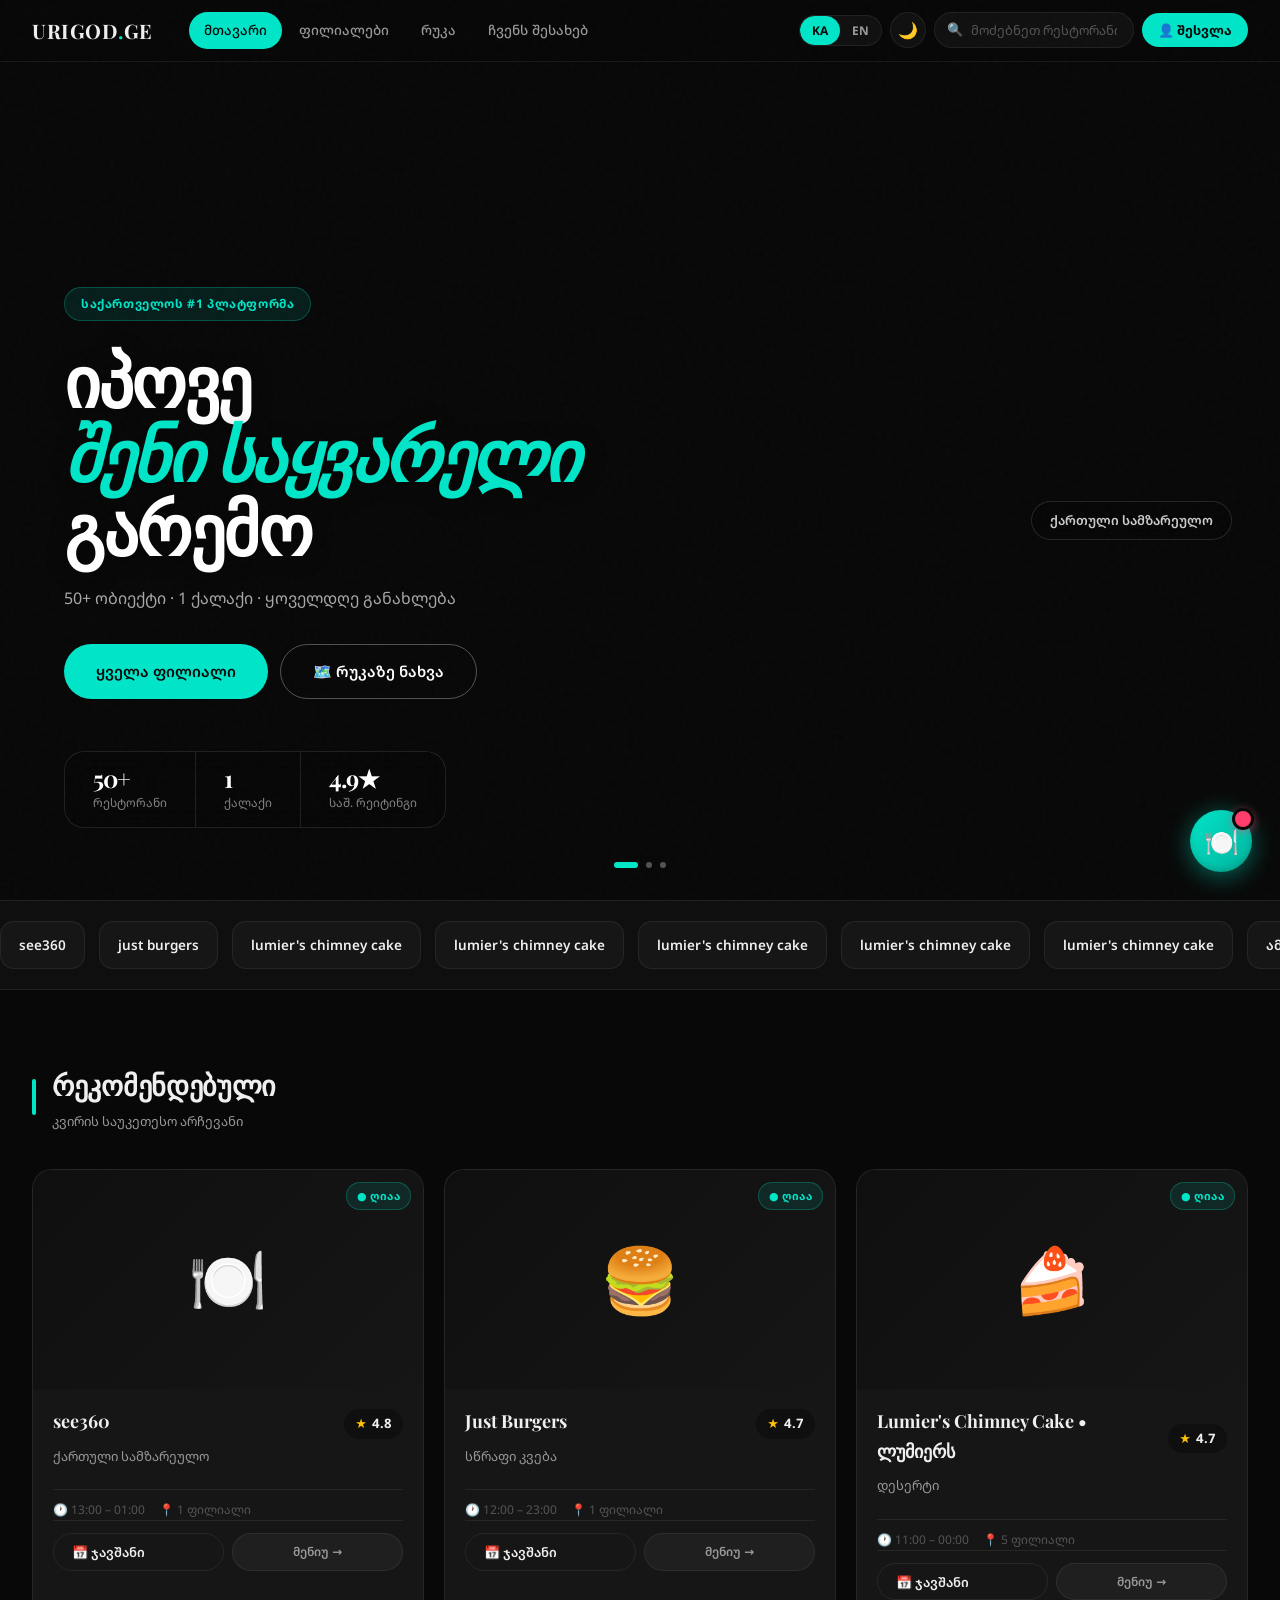
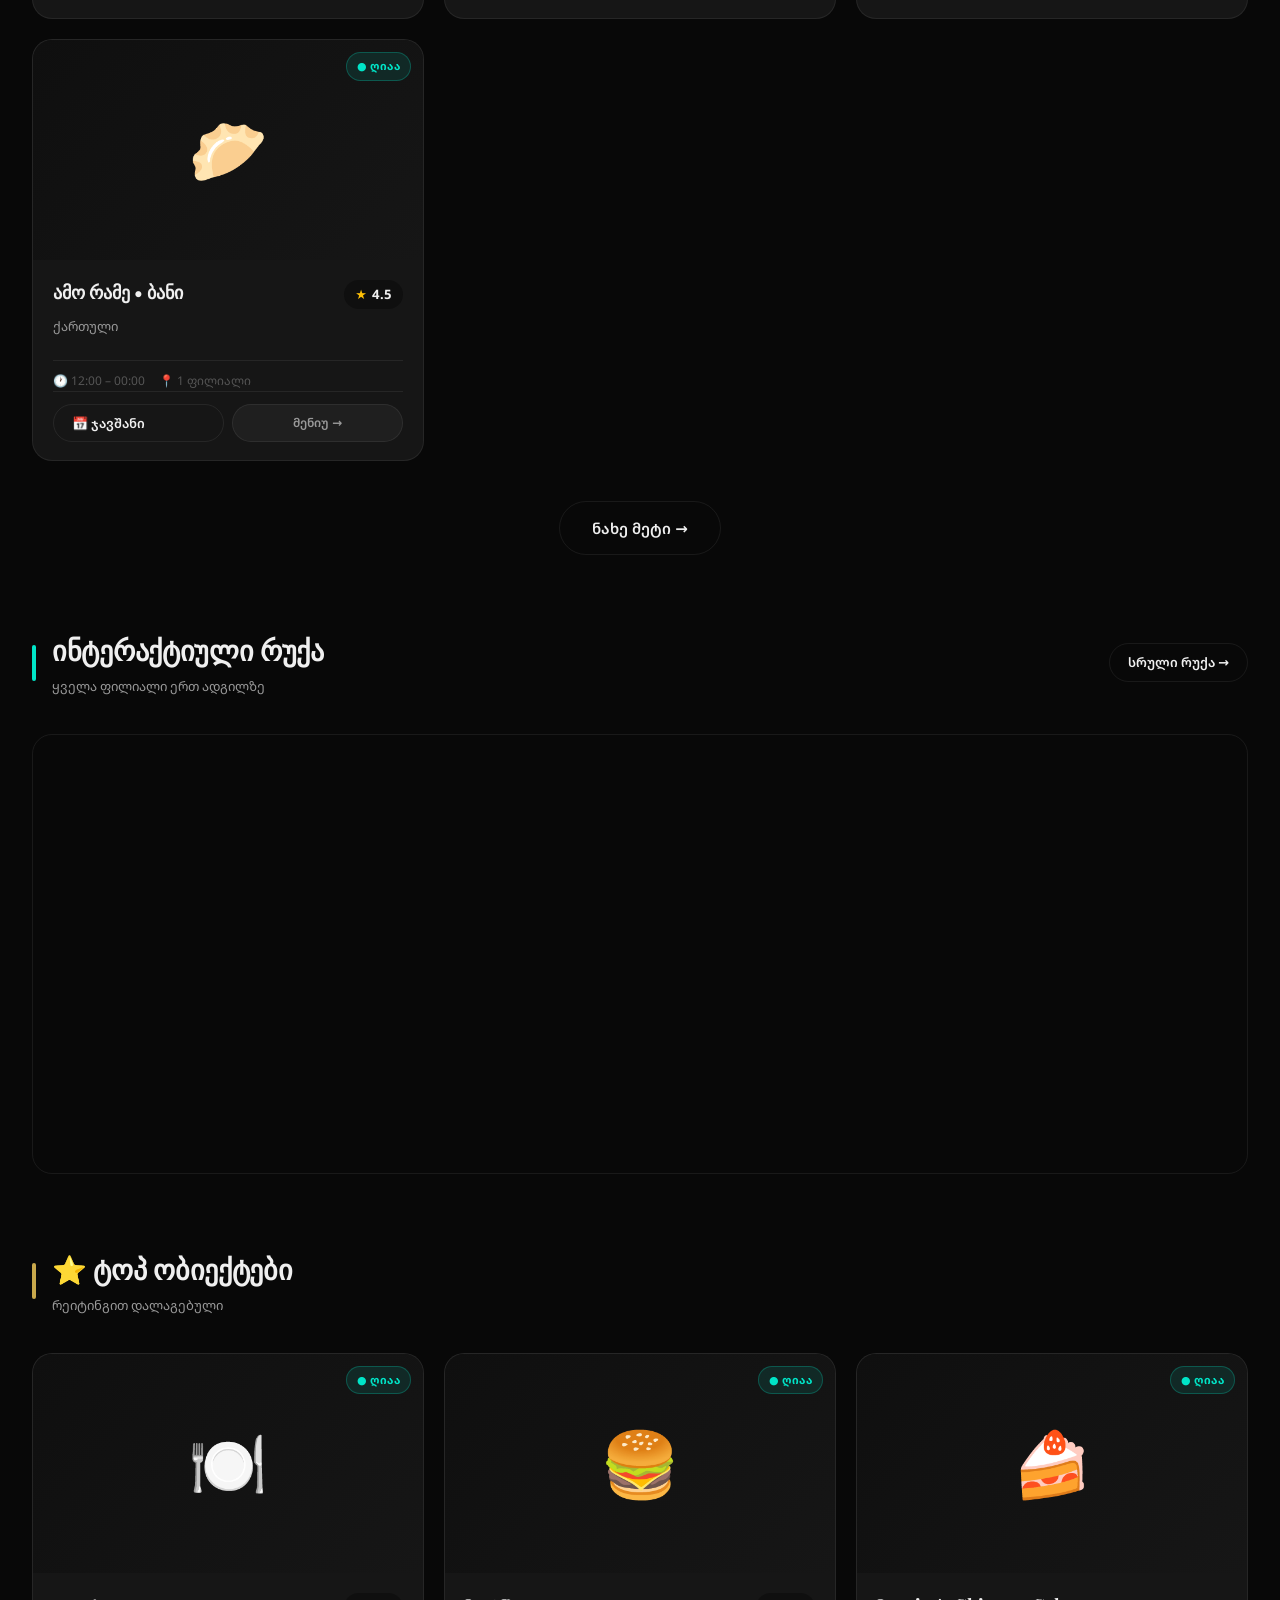
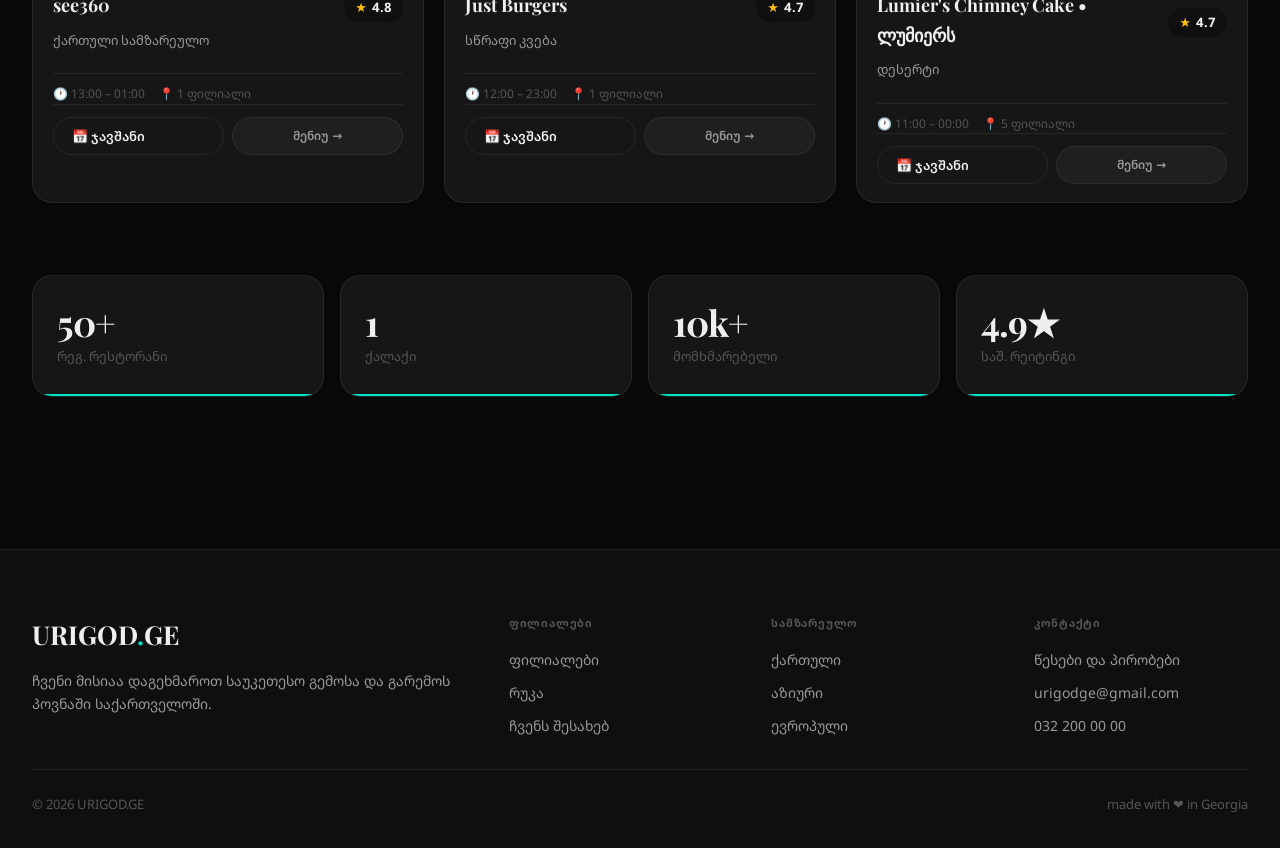
==== commit 66ab450c: "Add files via upload" ====
--- a/index.html
+++ b/index.html
@@ -6,7 +6,6 @@
   window.dataLayer = window.dataLayer || [];
   function gtag(){dataLayer.push(arguments);}
   gtag('js', new Date());
-
   gtag('config', 'G-NT9PP1S534');
 </script>
 <meta charset="UTF-8">
@@ -15,12 +14,11 @@
 <link rel="stylesheet" href="css/style.css">
 <link rel="stylesheet" href="css/index.css">
 <link rel="stylesheet" href="css/responsive.css">
+<link rel="stylesheet" href="css/chatbot.css">
 <link rel="stylesheet" href="https://unpkg.com/leaflet@1.9.4/dist/leaflet.css">
-<link rel="stylesheet" href="css/mobile.css">   ← head-ში, ბოლოს
-<script src="js/nav-mobile.js"></script>          ← body-ს ბოლოს
-
-<script src="https://www.gstatic.com/firebasejs/10.7.1/firebase-app-compat.js"></script>
-<script src="https://www.gstatic.com/firebasejs/10.7.1/firebase-auth-compat.js"></script>
+<link rel="stylesheet" href="https://unpkg.com/leaflet.markercluster@1.5.3/dist/MarkerCluster.css">
+<link rel="stylesheet" href="https://unpkg.com/leaflet.markercluster@1.5.3/dist/MarkerCluster.Default.css">
+<link rel="stylesheet" href="css/mobile.css">
 </head>
 <body>
 
@@ -28,7 +26,7 @@
   <div class="nav-inner">
     <a href="index.html" class="nav-logo">URIGOD<em>.</em>GE</a>
     <div class="nav-links">
-      <a href="index.html"   class="nav-link" data-i18n="nav_home">მთავარი</a>
+      <a href="index.html"   class="nav-link active" data-i18n="nav_home">მთავარი</a>
       <a href="branches.html" class="nav-link" data-i18n="nav_branches">ფილიალები</a>
       <a href="map.html"     class="nav-link" data-i18n="nav_map">რუკა</a>
       <a href="about.html"   class="nav-link" data-i18n="nav_about">ჩვენს შესახებ</a>
@@ -43,20 +41,23 @@
         <span class="nav-search-ico">🔍</span>
         <input type="text" data-i18n="search_ph" placeholder="მოძებნეთ რესტორანი...">
       </div>
+      <div id="nav-auth-area">
+        <button id="nav-login-btn" class="nav-login-btn" onclick="openAuthModal()" style="display:flex;align-items:center;gap:6px;padding:8px 16px;border-radius:20px;background:var(--cyan,#00c8aa);color:#080808;font-weight:700;font-size:13px;border:none;cursor:pointer">
+          👤 შესვლა
+        </button>
+        <button id="nav-profile-btn" class="nav-profile-btn" style="display:none;background:none;border:none;cursor:pointer;padding:0;border-radius:50%" onclick="window._toggleProfilePopup&&_toggleProfilePopup()"></button>
+      </div>
     </div>
   </div>
 </nav>
 
-<!-- ══ HERO ══════════════════════════════════════ -->
 <section class="hero">
-  <div class="hero-slides" id="heroSlides"><!-- JS --></div>
-
-  <!-- prev/next -->
+  <div class="hero-slides" id="heroSlides"></div>
+
   <button class="hero-arrow hero-arrow-prev" onclick="heroStep(-1)">‹</button>
   <button class="hero-arrow hero-arrow-next" onclick="heroStep(1)">›</button>
 
-  <!-- dots -->
-  <div class="hero-dots" id="heroDots"><!-- JS --></div>
+  <div class="hero-dots" id="heroDots"></div>
 
   <div class="hero-content">
     <div class="hero-inner">
@@ -78,14 +79,12 @@
   </div>
 </section>
 
-<!-- ══ MARQUEE ════════════════════════════════════ -->
 <div class="marquee-sec">
   <div class="marquee-wrap">
     <div class="marquee-track" id="marqueeTrack"></div>
   </div>
 </div>
 
-<!-- ══ RECOMMENDED ═══════════════════════════════ -->
 <section class="section">
   <div class="wrap">
     <div class="sec-head">
@@ -102,7 +101,6 @@
   </div>
 </section>
 
-<!-- ══ MAP PREVIEW ════════════════════════════════ -->
 <section class="section" style="padding-top:0">
   <div class="wrap">
     <div class="sec-head">
@@ -117,7 +115,6 @@
   </div>
 </section>
 
-<!-- ══ TOP ════════════════════════════════════════ -->
 <section class="section" style="padding-top:0">
   <div class="wrap">
     <div class="sec-head">
@@ -131,7 +128,6 @@
   </div>
 </section>
 
-<!-- ══ STATS ══════════════════════════════════════ -->
 <section class="section" style="padding-top:0">
   <div class="wrap">
     <div class="stats-row">
@@ -168,14 +164,12 @@
     <div>
       <div class="footer-col-ttl" id="f-contact">კონტაქტი</div>
       <div class="footer-links">
+        <a href="branches.html?cuisine=georgian" class="footer-lnk" id="fl1_rules">წესები და პირობები</a>
         <a href="mailto:urigodge@gmail.com" class="footer-lnk">urigodge@gmail.com</a>
         <a href="tel:0322000000"        class="footer-lnk">032 200 00 00</a>
       </div>
     </div>
   </div>
-
-
-
 
   <div class="footer-bottom">
     <span>© 2026 URIGOD.GE</span>
@@ -183,31 +177,64 @@
   </div>
 </footer>
 
-
-
-<!-- <link rel="stylesheet" href="/css/chatbot.css">
-<script src="/js/chatbot.js"></script> -->
+<script src="https://www.gstatic.com/firebasejs/10.7.1/firebase-app-compat.js"></script>
+<script src="https://www.gstatic.com/firebasejs/10.7.1/firebase-auth-compat.js"></script>
+<script src="https://www.gstatic.com/firebasejs/10.7.1/firebase-storage-compat.js"></script>
+
+<script src="js/auth.js"></script>
 
 <script src="https://unpkg.com/leaflet@1.9.4/dist/leaflet.js"></script>
-<link rel="stylesheet" href="https://unpkg.com/leaflet.markercluster@1.5.3/dist/MarkerCluster.css">
-<link rel="stylesheet" href="https://unpkg.com/leaflet.markercluster@1.5.3/dist/MarkerCluster.Default.css">
 <script src="https://unpkg.com/leaflet.markercluster@1.5.3/dist/leaflet.markercluster.js"></script>
+
 <script src="js/restaurants.js"></script>
 <script src="js/map.js"></script>
 <script src="js/main.js"></script>
+<script src="js/nav-mobile.js"></script>
+
+<script src="js/chatbot.js"></script>
+
 <script>
+// დაზღვევა თარგმნის ფუნქციისთვის (მუშაობს მაშინაც კი თუ main.js-მა გაჭედა)
+function safeTl(obj) {
+  if (!obj) return '';
+  if (typeof obj === 'string') return obj;
+  const l = typeof window.LANG_GET === 'function' ? window.LANG_GET() : (localStorage.getItem('ug_lang') || 'ka');
+  return obj[l] || obj.ka || '';
+}
+function safeI18n(key) {
+  if (typeof window.i18n === 'function') return window.i18n(key);
+  const fb = { 'open':'● ღიაა', 'branch_lbl':'ფილიალი', 'book_btn':'ჯავშანი', 'menu_btn':'მენიუ' };
+  return fb[key] || key;
+}
+
+// FAILSAFE თემისთვის და ენისთვის (თუ main.js დაზიანდა)
+if(typeof window.toggleTheme !== 'function') {
+  window.toggleTheme = function() {
+    let current = localStorage.getItem('ug_theme') || 'dark';
+    let next = current === 'dark' ? 'light' : 'dark';
+    localStorage.setItem('ug_theme', next);
+    document.body.classList.toggle('light', next === 'light');
+    document.querySelectorAll('.theme-ico').forEach(e => e.textContent = next === 'dark' ? '🌙' : '☀️');
+  };
+}
+if(typeof window.setLang !== 'function') {
+  window.setLang = function(l) {
+    localStorage.setItem('ug_lang', l);
+    window.location.reload();
+  };
+}
+
 // ── HERO SLIDER ───────────────────────────────────
 let heroIdx = 0, heroTimer;
 
 function buildSlider() {
+  if (typeof HERO_SLIDES === 'undefined') return;
   const wrap = document.getElementById('heroSlides');
   const dots = document.getElementById('heroDots');
   wrap.innerHTML = HERO_SLIDES.map((s, i) => {
     const hasPhoto = !!s.img;
-    const bgStyle = hasPhoto
-      ? `background-image:url('${s.img}');`
-      : '';
-    const label = tl(s.label);
+    const bgStyle = hasPhoto ? `background-image:url('${s.img}');` : '';
+    const label = safeTl(s.label);
     return `<div class="hero-slide${i===0?' active':''}">
       <div class="hero-slide-bg${hasPhoto?'':'  no-photo'}" style="${bgStyle}">
         ${!hasPhoto ? `<div class="slide-deco">${s.deco||'🍽️'}</div>` : ''}
@@ -222,8 +249,10 @@
 }
 
 function heroGo(idx) {
+  if (typeof HERO_SLIDES === 'undefined') return;
   const slides = document.querySelectorAll('.hero-slide');
   const dots   = document.querySelectorAll('.hero-dot');
+  if(!slides.length || !dots.length) return;
   slides[heroIdx].classList.remove('active');
   dots[heroIdx].classList.remove('active');
   heroIdx = (idx + HERO_SLIDES.length) % HERO_SLIDES.length;
@@ -239,16 +268,16 @@
 // ── RESTAURANT CARD ───────────────────────────────
 function resCard(r, animDelay = 0) {
   const badge = r.badge
-    ? `<span class="badge badge-red">${tl(r.badge)}</span>`
-    : `<span class="badge badge-open">${i18n('open')}</span>`;
-  const brJSON = JSON.stringify(r.branches).replace(/"/g, '&quot;');
-  const nameStr = JSON.stringify(r.name).replace(/"/g, '&quot;');
+    ? `<span class="badge badge-red">${safeTl(r.badge)}</span>`
+    : `<span class="badge badge-open">${safeI18n('open')}</span>`;
+  const brJSON = JSON.stringify(r.branches || []).replace(/"/g, '&quot;');
+  const nameStr = JSON.stringify(r.name || "").replace(/"/g, '&quot;');
   return `
     <a href="restaurants/${r.slug}/index.html" class="res-card anim-fade-up"
       style="animation-delay:${animDelay}s">
       <div class="photo-wrap" style="aspect-ratio:16/9">
         ${r.cover
-          ? `<img src="${r.cover}" alt="${tl(r.name)}" loading="lazy"
+          ? `<img src="${r.cover}" alt="${safeTl(r.name)}" loading="lazy"
                onerror="this.style.display='none';this.nextElementSibling.style.display='flex'">
              <span class="emoji-fallback" style="display:none">${r.emoji}</span>`
           : `<span class="emoji-fallback">${r.emoji}</span>`
@@ -257,130 +286,107 @@
       </div>
       <div class="res-card-body">
         <div class="res-row" style="margin-bottom:5px">
-          <div class="res-name">${tl(r.name)}</div>
+          <div class="res-name">${safeTl(r.name)}</div>
           <div class="res-rating"><span class="star">★</span>${r.rating}</div>
         </div>
-        <div class="res-cuisine">${tl(r.cuisine)}</div>
+        <div class="res-cuisine">${safeTl(r.cuisine)}</div>
         <div class="res-meta">
           <span>🕐 ${r.hours}</span>
-          <span>📍 ${r.branches.length} ${i18n('branch_lbl')}</span>
+          <span>📍 ${(r.branches||[]).length} ${safeI18n('branch_lbl')}</span>
         </div>
         <div class="res-footer">
           <button class="btn btn-outline btn-sm" style="flex:1"
-            onclick="event.preventDefault();openBooking(JSON.parse('${nameStr}'),'${r.email}',${brJSON})">
-            📅 ${i18n('book_btn')}
+            onclick="event.preventDefault();if(typeof openBooking==='function')openBooking(JSON.parse('${nameStr}'),'${r.email}',${brJSON})">
+            📅 ${safeI18n('book_btn')}
           </button>
           <span class="btn btn-ghost btn-sm" style="flex:1;justify-content:center;font-size:12px">
-            ${i18n('menu_btn')} →
+            ${safeI18n('menu_btn')} →
           </span>
         </div>
       </div>
     </a>`;
 }
 
-// ── MARQUEE ───────────────────────────────────────
 function buildMarquee() {
-  const pills = RESTAURANTS.flatMap(r => r.branches.map(b => {
+  if (typeof RESTAURANTS === 'undefined') return;
+  const pills = RESTAURANTS.flatMap(r => (r.branches||[]).map(b => {
     const img = r.cover
       ? `<img src="${r.cover}" loading="lazy" onerror="this.style.display='none'">`
       : `<span class="m-pill-emoji">${r.emoji}</span>`;
-    return `<div class="m-pill">${img}<span>${tl(b.name)}</span></div>`;
+    return `<div class="m-pill">${img}<span>${safeTl(b.name)}</span></div>`;
   }));
   const track = document.getElementById('marqueeTrack');
-  track.innerHTML = [...pills, ...pills].join('');
-}
-
-// ── I18N TEXTS ────────────────────────────────────
+  if(track) track.innerHTML = [...pills, ...pills].join('');
+}
+
 const TEXTS = {
   ka:{ eye:"საქართველოს #1 პლატფორმა", em:"შენი საყვარელი", h1a:"იპოვე", env:"გარემო",
-       p:"50+ ობიექტი · 1 ქალაქი · ყოველდღე განახლება",
-       btn1:"ყველა ფილიალი", btn2:"🗺️ რუკაზე ნახვა",
-       hs1:"რესტორანი", hs2:"ქალაქი", hs3:"საშ. რეიტინგი",
-       rec:"რეკომენდებული", recsub:"კვირის საუკეთესო არჩევანი",
-       mapT:"ინტერაქტიული რუქა", mapS:"ყველა ფილიალი ერთ ადგილზე",
-       mapLnk:"სრული რუქა →", top:"⭐ ტოპ ობიექტები", topS:"რეიტინგით დალაგებული",
-       seeMore:"ნახე მეტი →",
-       sl1:"რეგ. რესტორანი", sl2:"ქალაქი", sl3:"მომხმარებელი", sl4:"საშ. რეიტინგი",
-       fDesc:"ჩვენი მისიაა დაგეხმაროთ საუკეთესო გემოსა და გარემოს პოვნაში საქართველოში.",
-       fCuisine:"სამზარეულო", fContact:"კონტაქტი",
+       p:"50+ ობიექტი · 1 ქალაქი · ყოველდღე განახლება", btn1:"ყველა ფილიალი", btn2:"🗺️ რუკაზე ნახვა",
+       hs1:"რესტორანი", hs2:"ქალაქი", hs3:"საშ. რეიტინგი", rec:"რეკომენდებული", recsub:"კვირის საუკეთესო არჩევანი",
+       mapT:"ინტერაქტიული რუქა", mapS:"ყველა ფილიალი ერთ ადგილზე", mapLnk:"სრული რუქა →", top:"⭐ ტოპ ობიექტები", topS:"რეიტინგით დალაგებული",
+       seeMore:"ნახე მეტი →", sl1:"რეგ. რესტორანი", sl2:"ქალაქი", sl3:"მომხმარებელი", sl4:"საშ. რეიტინგი",
+       fDesc:"ჩვენი მისიაა დაგეხმაროთ საუკეთესო გემოსა და გარემოს პოვნაში საქართველოში.", fCuisine:"სამზარეულო", fContact:"კონტაქტი",
        fl1:"ქართული", fl2:"აზიური", fl3:"ევროპული" },
   en:{ eye:"Georgia's #1 Platform", em:"your favourite", h1a:"Find", env:"place",
-       p:"50+ venues · 1 city · Updated daily",
-       btn1:"All Branches", btn2:"🗺️ View on Map",
-       hs1:"Restaurants", hs2:"Cities", hs3:"Avg. Rating",
-       rec:"Recommended", recsub:"Best picks this week",
-       mapT:"Interactive Map", mapS:"All branches in one place",
-       mapLnk:"Full map →", top:"⭐ Top Venues", topS:"Sorted by rating",
-       seeMore:"See more →",
-       sl1:"Restaurants", sl2:"Cities", sl3:"Users", sl4:"Avg. Rating",
-       fDesc:"Our mission is to help you find the best food and atmosphere in Georgia.",
-       fCuisine:"Cuisine", fContact:"Contact",
+       p:"50+ venues · 1 city · Updated daily", btn1:"All Branches", btn2:"🗺️ View on Map",
+       hs1:"Restaurants", hs2:"Cities", hs3:"Avg. Rating", rec:"Recommended", recsub:"Best picks this week",
+       mapT:"Interactive Map", mapS:"All branches in one place", mapLnk:"Full map →", top:"⭐ Top Venues", topS:"Sorted by rating",
+       seeMore:"See more →", sl1:"Restaurants", sl2:"Cities", sl3:"Users", sl4:"Avg. Rating",
+       fDesc:"Our mission is to help you find the best food and atmosphere in Georgia.", fCuisine:"Cuisine", fContact:"Contact",
        fl1:"Georgian", fl2:"Asian", fl3:"European" }
 };
 
 function applyTexts() {
-  const tx = TEXTS[LANG] || TEXTS.ka;
-  document.getElementById('hero-eye').textContent = `✦ ${tx.eye}`;
-  document.getElementById('hero-h1').innerHTML =
-    `${tx.h1a}<br><em style="color:var(--cyan);font-style:italic">${tx.em}</em><br>${tx.env}`;
-  document.getElementById('hero-p').textContent    = tx.p;
-  document.getElementById('hero-btn1').textContent = tx.btn1;
-  document.getElementById('hero-btn2').innerHTML   = tx.btn2;
-  document.getElementById('hs1').textContent  = tx.hs1;
-  document.getElementById('hs2').textContent  = tx.hs2;
-  document.getElementById('hs3').textContent  = tx.hs3;
-  document.getElementById('rec-title').textContent = tx.rec;
-  document.getElementById('rec-sub').textContent   = tx.recsub;
-  document.getElementById('map-title').textContent = tx.mapT;
-  document.getElementById('map-sub').textContent   = tx.mapS;
-  document.getElementById('map-link').textContent  = tx.mapLnk;
-  document.getElementById('top-title').textContent = tx.top;
-  document.getElementById('top-sub').textContent   = tx.topS;
-  document.getElementById('see-more').textContent  = tx.seeMore;
-  document.getElementById('sl1').textContent = tx.sl1;
-  document.getElementById('sl2').textContent = tx.sl2;
-  document.getElementById('sl3').textContent = tx.sl3;
-  document.getElementById('sl4').textContent = tx.sl4;
-  document.getElementById('f-desc').textContent    = tx.fDesc;
-  document.getElementById('f-cuisine').textContent = tx.fCuisine;
-  document.getElementById('f-contact').textContent = tx.fContact;
-  document.getElementById('fl1').textContent = tx.fl1;
-  document.getElementById('fl2').textContent = tx.fl2;
-  document.getElementById('fl3').textContent = tx.fl3;
-
-
-
-
-
-  // Slide labels
-  document.querySelectorAll('.slide-label').forEach((el, i) => {
-    if (HERO_SLIDES[i]) el.textContent = tl(HERO_SLIDES[i].label);
-  });
+  const lang = typeof window.LANG_GET === 'function' ? window.LANG_GET() : (localStorage.getItem('ug_lang') || 'ka');
+  const tx = TEXTS[lang] || TEXTS.ka;
+  
+  const ids = ['hero-eye','hero-btn1','hs1','hs2','hs3','rec-title','rec-sub','map-title','map-sub','map-link','top-title','top-sub','see-more','sl1','sl2','sl3','sl4','f-desc','f-cuisine','f-contact','fl1','fl2','fl3'];
+  const keys = ['eye','btn1','hs1','hs2','hs3','rec','recsub','mapT','mapS','mapLnk','top','topS','seeMore','sl1','sl2','sl3','sl4','fDesc','fCuisine','fContact','fl1','fl2','fl3'];
+  
+  try {
+    ids.forEach((id, i) => { const el = document.getElementById(id); if (el) el.textContent = tx[keys[i]]; });
+    
+    const h1 = document.getElementById('hero-h1');
+    if (h1) h1.innerHTML = `${tx.h1a}<br><em style="color:var(--cyan);font-style:italic">${tx.em}</em><br>${tx.env}`;
+    
+    const btn2 = document.getElementById('hero-btn2');
+    if (btn2) btn2.innerHTML = tx.btn2;
+    
+    const hp = document.getElementById('hero-p');
+    if(hp) hp.textContent = tx.p;
+
+    document.querySelectorAll('.slide-label').forEach((el, i) => {
+      if (typeof HERO_SLIDES !== 'undefined' && HERO_SLIDES[i]) el.textContent = safeTl(HERO_SLIDES[i].label);
+    });
+  } catch(e) { console.error("Text applying error", e); }
 }
 
 function renderGrids() {
-  document.getElementById('recGrid').innerHTML =
-    RESTAURANTS.filter(r => r.featured).slice(0, 6).map((r,i) => resCard(r, i*0.08)).join('');
-    
-  document.getElementById('topGrid').innerHTML =
-    [...RESTAURANTS].sort((a,b)=>b.rating-a.rating).slice(0,3).map((r,i) => resCard(r, i*0.08)).join('');
-}
-
-
+  if (typeof RESTAURANTS === 'undefined') return;
+  const recGrid = document.getElementById('recGrid');
+  if(recGrid) recGrid.innerHTML = RESTAURANTS.filter(r => r.featured).slice(0, 6).map((r,i) => resCard(r, i*0.08)).join('');
+  
+  const topGrid = document.getElementById('topGrid');
+  if(topGrid) topGrid.innerHTML = [...RESTAURANTS].sort((a,b)=>b.rating-a.rating).slice(0,3).map((r,i) => resCard(r, i*0.08)).join('');
+}
 
 window.rerender = () => { applyTexts(); buildMarquee(); renderGrids(); };
 
 document.addEventListener('DOMContentLoaded', () => {
-  buildSlider();
-  buildMarquee();
-  applyTexts();
-  renderGrids();
-  resetTimer();
-
-  UrigodMap.init('homeMap', {
-    center:[41.710,44.790], zoom:12, restaurants:RESTAURANTS
-  });
+  try {
+    buildSlider();
+    resetTimer();
+    buildMarquee();
+    renderGrids();
+    applyTexts();
+
+    if (typeof UrigodMap !== 'undefined' && typeof RESTAURANTS !== 'undefined') {
+      UrigodMap.init('homeMap', { center:[41.710,44.790], zoom:12, restaurants:RESTAURANTS });
+    }
+  } catch(e) {
+    console.error("Initialization Error", e);
+  }
 });
 </script>
 </body>
-</html>
+</html>
--- a/css/index.css
+++ b/css/index.css
@@ -213,3 +213,7 @@
   .hero-stats-bar { display: none; }
   .slide-label { display: none; }
 }
+
+
+
+
--- a/css/mobile.css
+++ b/css/mobile.css
@@ -40,6 +40,9 @@
 
   /* Map */
   .map-layout { grid-template-columns: 1fr !important; }
+
+  /* Res grid tablet improvement */
+  .res-grid { grid-template-columns: repeat(2, 1fr); gap: 20px; }
 }
 
 /* ════════════════════════════════════════════════
@@ -91,6 +94,29 @@
   .modal-body { padding: 18px 20px; }
   .modal-foot { padding: 0 20px 20px; flex-direction: column; }
   .modal-foot .btn { width: 100%; justify-content: center; }
+
+  /* ── Mobile Map Sheet Close Button Fix ───────── */
+  .bs-head {
+    display: flex !important;
+    align-items: center !important;
+    justify-content: space-between !important; /* Forces the X to the far right */
+    width: 100% !important;
+  }
+  .bs-close {
+    width: 32px !important;
+    height: 32px !important;
+    border-radius: 50% !important;
+    background: var(--glass2) !important;
+    border: 1px solid var(--bdr) !important;
+    color: var(--t1) !important;
+    font-size: 16px !important;
+    font-weight: bold !important;
+    display: flex !important;
+    align-items: center !important;
+    justify-content: center !important;
+    cursor: pointer !important;
+    z-index: 9999 !important;
+  }
 
   /* ════════════════════════════════════════════
      INDEX.HTML
@@ -116,12 +142,40 @@
   .marquee-sec { padding: 14px 0; }
   .m-pill { height: 40px; padding: 0 14px; font-size: 12.5px; }
 
-  /* Res cards */
-  .res-grid { grid-template-columns: 1fr; gap: 12px; }
-  .res-card-body { padding: 14px 16px; }
-  .res-name { font-size: 16px; }
-  .res-footer { gap: 6px; }
-  .res-footer .btn { font-size: 12px; padding: 8px 12px; flex: 1; justify-content: center; }
+  /* Res cards - BULLETPROOF ALIGNMENT FIX */
+  .res-grid { grid-template-columns: 1fr; gap: 16px; }
+  .res-card {
+    display: flex !important;
+    flex-direction: column !important;
+    height: 100% !important;
+  }
+  .res-card-body { 
+    display: flex !important; 
+    flex-direction: column !important; 
+    flex: 1 1 auto !important; 
+    padding: 16px !important; 
+  }
+  .res-name { font-size: 17px; margin-bottom: 8px; }
+  .res-footer { 
+    margin-top: auto !important; /* Pushes to absolute bottom */
+    display: grid !important; 
+    grid-template-columns: 1fr 1fr !important; /* Forces exactly 50/50 width */
+    gap: 10px !important; 
+    width: 100% !important;
+    padding-top: 12px;
+  }
+  .res-footer .btn { 
+    width: 100% !important;
+    display: flex !important; 
+    align-items: center !important; 
+    justify-content: center !important; 
+    gap: 6px !important; 
+    font-size: 13px !important; 
+    padding: 10px 4px !important; 
+    height: auto !important; 
+    text-align: center !important; 
+    white-space: nowrap !important; 
+  }
 
   /* ════════════════════════════════════════════
      BRANCHES.HTML
@@ -382,9 +436,15 @@
   .hero-btns { flex-direction: column; }
   .hero-btns .btn { width: 100%; }
 
-  /* Res card footer stack */
-  .res-footer { flex-direction: column; }
-  .res-footer .btn { width: 100%; justify-content: center; }
+  /* Res card footer keeps grid 50/50 alignment instead of stacking */
+  .res-footer { 
+    grid-template-columns: 1fr 1fr !important; 
+    gap: 8px !important; 
+  }
+  .res-footer .btn { 
+    font-size: 12px !important; 
+    padding: 10px 2px !important; 
+  }
 
   /* Branch actions stack */
   .branch-actions { flex-direction: column; }
@@ -477,425 +537,3 @@
 }
 
 
-
-
-
-
-
-
-
-
-
-
-
-
-
-
-
-
-
-
-
-
-
-
-
-
-
-/* ════════════════════════════════════════════════════════
-   URIGOD.GE  —  mobile.css
-   ჩართვა (head-ში, ყველა სხვა CSS-ის შემდეგ):
-     root pages:       <link rel="stylesheet" href="css/mobile.css">
-     restaurant pages: <link rel="stylesheet" href="../../css/mobile.css">
-   ════════════════════════════════════════════════════════ */
-
-/* ── 1. Global horizontal scroll fix ──────────────────── */
-html, body { overflow-x: hidden; max-width: 100vw; }
-*, *::before, *::after { box-sizing: border-box; }
-
-/* ── 2. Card footer ALWAYS pinned bottom ───────────────
-   (works on all screen sizes — fixes "buttons at different
-    heights" problem when cards have unequal text length)  */
-.res-card          { display: flex; flex-direction: column; }
-.res-card-body     { display: flex; flex-direction: column; flex: 1; }
-.res-footer        { margin-top: auto; padding-top: 12px; }
-
-
-/* ════════════════════════════════════════════════════════
-   TABLET  ≤ 1024px
-   ════════════════════════════════════════════════════════ */
-@media (max-width: 1024px) {
-  /* Restaurant page: sidebar moves below content */
-  .rp-layout { grid-template-columns: 1fr; gap: 28px; }
-  .rp-sidebar { position: static; }
-}
-
-
-/* ════════════════════════════════════════════════════════
-   MOBILE  ≤ 768px
-   ════════════════════════════════════════════════════════ */
-@media (max-width: 768px) {
-
-  /* ── Global ────────────────────────────────────────── */
-  .wrap   { padding: 0 16px; }
-  .pt-nav { padding-top: calc(var(--nav-h) + 20px); }
-
-  /* ── Nav ───────────────────────────────────────────── */
-  .nav-links  { display: none; }
-  .nav-search { display: none; }
-  .nav { padding: 0 16px; }
-
-  /* ── Buttons ───────────────────────────────────────── */
-  .btn-lg { padding: 12px 20px; font-size: 13px; }
-
-  /* ── Sections ──────────────────────────────────────── */
-  .sec-title { font-size: 22px; }
-
-  /* ── Stats ─────────────────────────────────────────── */
-  .stats-row { grid-template-columns: repeat(2, 1fr); gap: 10px; }
-  .stat-card { padding: 20px 16px; }
-  .stat-val  { font-size: 30px; }
-
-  /* ── Footer ────────────────────────────────────────── */
-  .footer       { padding: 40px 16px 24px; margin-top: 48px; }
-  .footer-grid  { grid-template-columns: 1fr; gap: 24px; }
-  .footer-bottom{ flex-direction: column; gap: 6px; text-align: center; font-size: 12px; }
-
-  /* ── Modal ─────────────────────────────────────────── */
-  .modal      { border-radius: 20px; margin: 12px; max-width: calc(100vw - 24px); }
-  .modal-head { padding: 18px 18px 14px; }
-  .modal-body { padding: 16px 18px; }
-  .modal-foot { padding: 0 18px 18px; flex-direction: column; gap: 8px; }
-  .modal-foot .btn { width: 100%; justify-content: center; }
-
-  /* ── Toast ─────────────────────────────────────────── */
-  .toast { bottom: 12px; right: 12px; left: 12px; min-width: unset; }
-
-  /* ─────────────────────────────────────────────────────
-     INDEX.HTML
-     ───────────────────────────────────────────────────── */
-  .hero         { height: 100svh; min-height: 540px; }
-  .hero-inner   { padding: 0 16px; }
-  .hero-content { padding-bottom: 60px; }
-  .hero-h1      { font-size: clamp(30px, 9vw, 46px); letter-spacing: -1.5px; margin-bottom: 14px; }
-  .hero-p       { font-size: 14px; max-width: 100%; margin-bottom: 20px; }
-  .hero-btns    { flex-direction: column; gap: 8px; }
-  .hero-btns .btn { width: 100%; justify-content: center; font-size: 14px; }
-  .hero-stats-bar { display: none; }
-  .slide-label  { display: none; }
-  .hero-arrow   { display: none; }
-  .hero-dots    { bottom: 18px; }
-
-  #homeMap { height: 260px; border-radius: 16px; }
-
-  .marquee-sec { padding: 14px 0; }
-  .m-pill      { height: 40px; padding: 0 14px; font-size: 12px; }
-
-  /* res-grid on index — single column */
-  .res-grid { grid-template-columns: 1fr; gap: 12px; }
-  .res-card-body { padding: 14px; }
-  .res-name  { font-size: 16px; }
-  .res-footer .btn { font-size: 12px; padding: 9px 14px; flex: 1; justify-content: center; }
-
-  /* ─────────────────────────────────────────────────────
-     BRANCHES.HTML
-     ───────────────────────────────────────────────────── */
-  .branches-layout { grid-template-columns: 1fr; gap: 0; }
-
-  /* Filter: hidden by default, toggled via JS */
-  .filter-panel {
-    position: static;
-    border-radius: 16px;
-    margin-bottom: 16px;
-    overflow: hidden;
-  }
-  .filter-panel .filter-ttl {
-    cursor: pointer;
-    user-select: none;
-    margin-bottom: 0;
-    padding-bottom: 0;
-    border-bottom: none;
-    display: flex;
-    align-items: center;
-    justify-content: space-between;
-  }
-  .filter-panel .filter-ttl::after {
-    content: '▼';
-    font-size: 11px;
-    color: var(--t3);
-    transition: transform .3s;
-    margin-left: auto;
-  }
-  .filter-panel.filter-open .filter-ttl::after {
-    transform: rotate(180deg);
-  }
-  /* body: everything below the title */
-  .filter-panel .filter-body {
-    max-height: 0;
-    overflow: hidden;
-    transition: max-height .38s cubic-bezier(.4,0,.2,1),
-                padding .3s;
-    padding-top: 0;
-  }
-  .filter-panel.filter-open .filter-body {
-    max-height: 800px;
-    padding-top: 16px;
-  }
-
-  /* sort / count bar */
-  .results-bar { flex-wrap: wrap; gap: 8px; margin-bottom: 14px; }
-  .sort-sel    { font-size: 12px; padding: 7px 12px; }
-  .res-count   { font-size: 13px; }
-
-  /* ─────────────────────────────────────────────────────
-     RESTAURANT — index.html
-     ───────────────────────────────────────────────────── */
-  .rp-hero         { min-height: 55svh; }
-  .rp-hero-content { padding: calc(var(--nav-h) + 18px) 0 28px; }
-  .rp-hero-main    { flex-direction: column; align-items: flex-start; gap: 10px; }
-  .rp-emoji        { font-size: 44px; }
-  .rp-name         { font-size: clamp(26px, 7vw, 40px); letter-spacing: -1px; margin-bottom: 6px; }
-  .rp-sub          { font-size: 13px; margin-bottom: 16px; }
-  .rp-back         { margin-bottom: 14px; font-size: 12px; }
-  .rp-actions      { flex-direction: column; gap: 8px; }
-  .rp-actions .btn { width: 100%; justify-content: center; font-size: 13px; }
-  .rp-infobar      { display: none; }
-
-  .rp-layout  { grid-template-columns: 1fr; gap: 20px; padding: 24px 0 56px; }
-  .rp-sidebar { position: static; }
-  .rp-section { margin-bottom: 32px; }
-  .sb-card    { padding: 16px; }
-  .sb-num     { font-size: 36px; }
-
-  .gall-grid { grid-template-columns: repeat(2, 1fr); gap: 8px; }
-
-  .branch-card    { padding: 16px; border-radius: 14px; }
-  .branch-actions { flex-direction: column; gap: 6px; }
-  .branch-actions .btn { width: 100%; justify-content: center; font-size: 12px; }
-
-  .rp-map { height: 220px; border-radius: 14px; }
-
-  /* ─────────────────────────────────────────────────────
-     MENU.HTML
-     ───────────────────────────────────────────────────── */
-  .menu-hero    { padding: calc(var(--nav-h) + 10px) 0 14px; }
-  .menu-breadcrumb {
-    font-size: 11px; gap: 5px; margin-bottom: 10px;
-    overflow-x: auto; white-space: nowrap; scrollbar-width: none;
-  }
-  .menu-breadcrumb::-webkit-scrollbar { display: none; }
-
-  .menu-hero-row  { flex-wrap: wrap; gap: 8px; }
-  .menu-hero-emoji{ font-size: 30px; }
-  .menu-hero-name { font-size: 17px; }
-  .menu-hero-sub  { font-size: 12px; }
-
-  /* hero buttons: full width row */
-  .menu-hero-row > div:last-child {
-    width: 100%; margin-left: 0 !important;
-    display: flex; gap: 8px;
-  }
-  .menu-hero-row > div:last-child .btn {
-    flex: 1; justify-content: center; font-size: 12px; padding: 8px 10px;
-  }
-
-  /* category grid: 2 col */
-  .menu-cat-grid  { grid-template-columns: repeat(2, 1fr); gap: 10px; margin-bottom: 28px; }
-  .menu-cat-name  { font-size: 13px; }
-  .menu-cat-count { font-size: 11px; }
-
-  /* items: horizontal card */
-  .items-grid { grid-template-columns: 1fr; gap: 10px; }
-  .items-header{ flex-wrap: wrap; gap: 8px; margin-bottom: 14px; }
-  .items-title { font-size: 18px; }
-
-  .item-card {
-    display: flex !important;
-    flex-direction: row !important;
-    border-radius: 14px;
-  }
-  .item-photo {
-    width: 100px !important; min-width: 100px !important;
-    height: 100px !important; aspect-ratio: unset !important;
-    border-radius: 0 !important; flex-shrink: 0;
-  }
-  .item-body {
-    padding: 10px 12px !important; flex: 1;
-    display: flex; flex-direction: column;
-    justify-content: space-between; min-width: 0;
-  }
-  .item-name  { font-size: 13px; margin-bottom: 2px; }
-  .item-desc  { font-size: 11px; -webkit-line-clamp: 2; }
-  .item-price { font-size: 15px; }
-  .item-add-btn { margin-top: 6px !important; padding: 6px 0 !important; font-size: 12px; }
-
-  /* ─────────────────────────────────────────────────────
-     ABOUT.HTML
-     ───────────────────────────────────────────────────── */
-  .about-h1  { font-size: clamp(30px, 10vw, 52px); letter-spacing: -2px; }
-  .about-lead{ font-size: 14px; }
-  .team-grid { grid-template-columns: 1fr; gap: 12px; }
-
-  /* two-col grid → single col */
-  [style*="grid-template-columns:1fr 1fr"] {
-    display: block !important;
-  }
-  [style*="grid-template-columns:1fr 1fr"] > div {
-    margin-bottom: 28px;
-  }
-
-  /* ─────────────────────────────────────────────────────
-     CALCULATOR  (floating button + panel)
-     ───────────────────────────────────────────────────── */
-  .calc-trigger {
-    bottom: 80px; right: 16px;
-    width: 52px; height: 52px; font-size: 22px;
-  }
-  .calc-panel {
-    width: calc(100vw - 24px); right: 12px;
-    bottom: 146px; border-radius: 20px; max-height: 68svh;
-  }
-  .calc-head { padding: 12px 14px; }
-  .calc-list { padding: 10px 12px; gap: 6px; }
-  .calc-item { padding: 8px 10px; border-radius: 12px; }
-  .calc-item-name  { font-size: 11px; }
-  .calc-item-price { font-size: 12px; }
-  .calc-foot { padding: 10px 14px 14px; }
-  .calc-row.total  { font-size: 14px; }
-  .calc-total-val  { font-size: 17px !important; }
-
-  /* ─────────────────────────────────────────────────────
-     VARIANT PICKER  (bottom sheet)
-     ───────────────────────────────────────────────────── */
-  .vp-sheet    { border-radius: 22px 22px 0 0; max-height: 90svh; }
-  .vp-hero     { height: 155px; }
-  .vp-hero-name{ font-size: 16px; }
-  .vp-hero-price{ font-size: 20px; }
-  .vp-info     { padding: 12px 16px; }
-  .vp-group    { padding: 14px 16px 0; }
-  .vp-opt      { font-size: 12px; padding: 8px 13px; }
-  .vp-addon-row{ padding: 10px 12px; border-radius: 12px; }
-  .vp-addon-name { font-size: 12px; }
-  .vp-footer   { padding: 14px 16px 0; gap: 10px; }
-  .vp-total    { font-size: 22px; }
-  .vp-add-btn  { padding: 12px 18px; font-size: 13px; }
-
-  /* ─────────────────────────────────────────────────────
-     CHATBOT
-     ───────────────────────────────────────────────────── */
-  .cb-trigger {
-    bottom: 16px; right: 16px;
-    width: 52px; height: 52px; font-size: 22px;
-  }
-  .cb-window {
-    width: calc(100vw - 24px); right: 12px;
-    bottom: 80px; border-radius: 20px; max-height: 72svh;
-  }
-  .cb-messages { padding: 12px; gap: 10px; }
-  .cb-bubble   { font-size: 13px; padding: 10px 13px; }
-  .cb-free     { padding: 10px 14px; gap: 8px; }
-  .cb-free-in  { font-size: 13px; padding: 10px 14px; }
-
-  /* ─────────────────────────────────────────────────────
-     LEAFLET  popup
-     ───────────────────────────────────────────────────── */
-  .leaflet-popup-content { margin: 12px 14px !important; }
-  .leaflet-popup-content-wrapper { border-radius: 14px !important; }
-}
-
-
-/* ════════════════════════════════════════════════════════
-   SMALL PHONES  ≤ 420px
-   ════════════════════════════════════════════════════════ */
-@media (max-width: 420px) {
-  .menu-cat-grid { grid-template-columns: 1fr; }
-  .gall-grid     { grid-template-columns: repeat(2, 1fr); gap: 6px; }
-  .item-photo    { width: 88px !important; min-width: 88px !important; height: 88px !important; }
-  .stats-row     { grid-template-columns: repeat(2, 1fr); }
-}
-
-
-/* ════════════════════════════════════════════════════════
-   HAMBURGER NAV  (mobile only)
-   ════════════════════════════════════════════════════════ */
-.nav-hamburger {
-  display: none;
-  width: 36px; height: 36px; border-radius: 10px;
-  background: var(--glass); border: 1px solid var(--bdr);
-  flex-direction: column; align-items: center;
-  justify-content: center; gap: 5px;
-  cursor: pointer; flex-shrink: 0;
-  transition: border-color .2s;
-}
-.nav-hamburger span {
-  width: 18px; height: 2px;
-  background: var(--t1); border-radius: 1px;
-  transition: transform .25s, opacity .2s;
-  display: block;
-}
-.nav-hamburger.open span:nth-child(1) { transform: translateY(7px) rotate(45deg); }
-.nav-hamburger.open span:nth-child(2) { opacity: 0; }
-.nav-hamburger.open span:nth-child(3) { transform: translateY(-7px) rotate(-45deg); }
-.nav-hamburger:hover { border-color: var(--bdr-cyan); }
-
-/* Dropdown menu */
-.nav-mobile-menu {
-  display: none;
-  position: fixed;
-  top: var(--nav-h); left: 0; right: 0; z-index: 850;
-  background: var(--bg3);
-  border-bottom: 1px solid var(--bdr);
-  padding: 8px 12px 16px;
-  flex-direction: column; gap: 2px;
-  box-shadow: 0 12px 40px rgba(0,0,0,.3);
-  transform: translateY(-8px);
-  opacity: 0;
-  transition: transform .28s cubic-bezier(.4,0,.2,1), opacity .25s;
-}
-.nav-mobile-menu.open {
-  transform: translateY(0); opacity: 1;
-}
-
-@media (max-width: 768px) {
-  .nav-hamburger { display: flex; }
-  .nav-mobile-menu { display: flex; }
-
-  .nav-mobile-menu .nav-link {
-    padding: 12px 14px; border-radius: 12px;
-    font-size: 15px; font-weight: 500; color: var(--t2);
-    display: block; transition: .2s;
-  }
-  .nav-mobile-menu .nav-link:hover,
-  .nav-mobile-menu .nav-link.active {
-    background: var(--cyan-dim); color: var(--cyan);
-  }
-  .nav-mobile-divider {
-    height: 1px; background: var(--bdr); margin: 6px 0;
-  }
-  .nav-mobile-actions {
-    display: flex; align-items: center; gap: 10px;
-    padding: 8px 14px 4px;
-  }
-}
-
-
-
-
-
-
-
-
-
-
-
-
-
-
-
-
-
-
-
-
-
-
